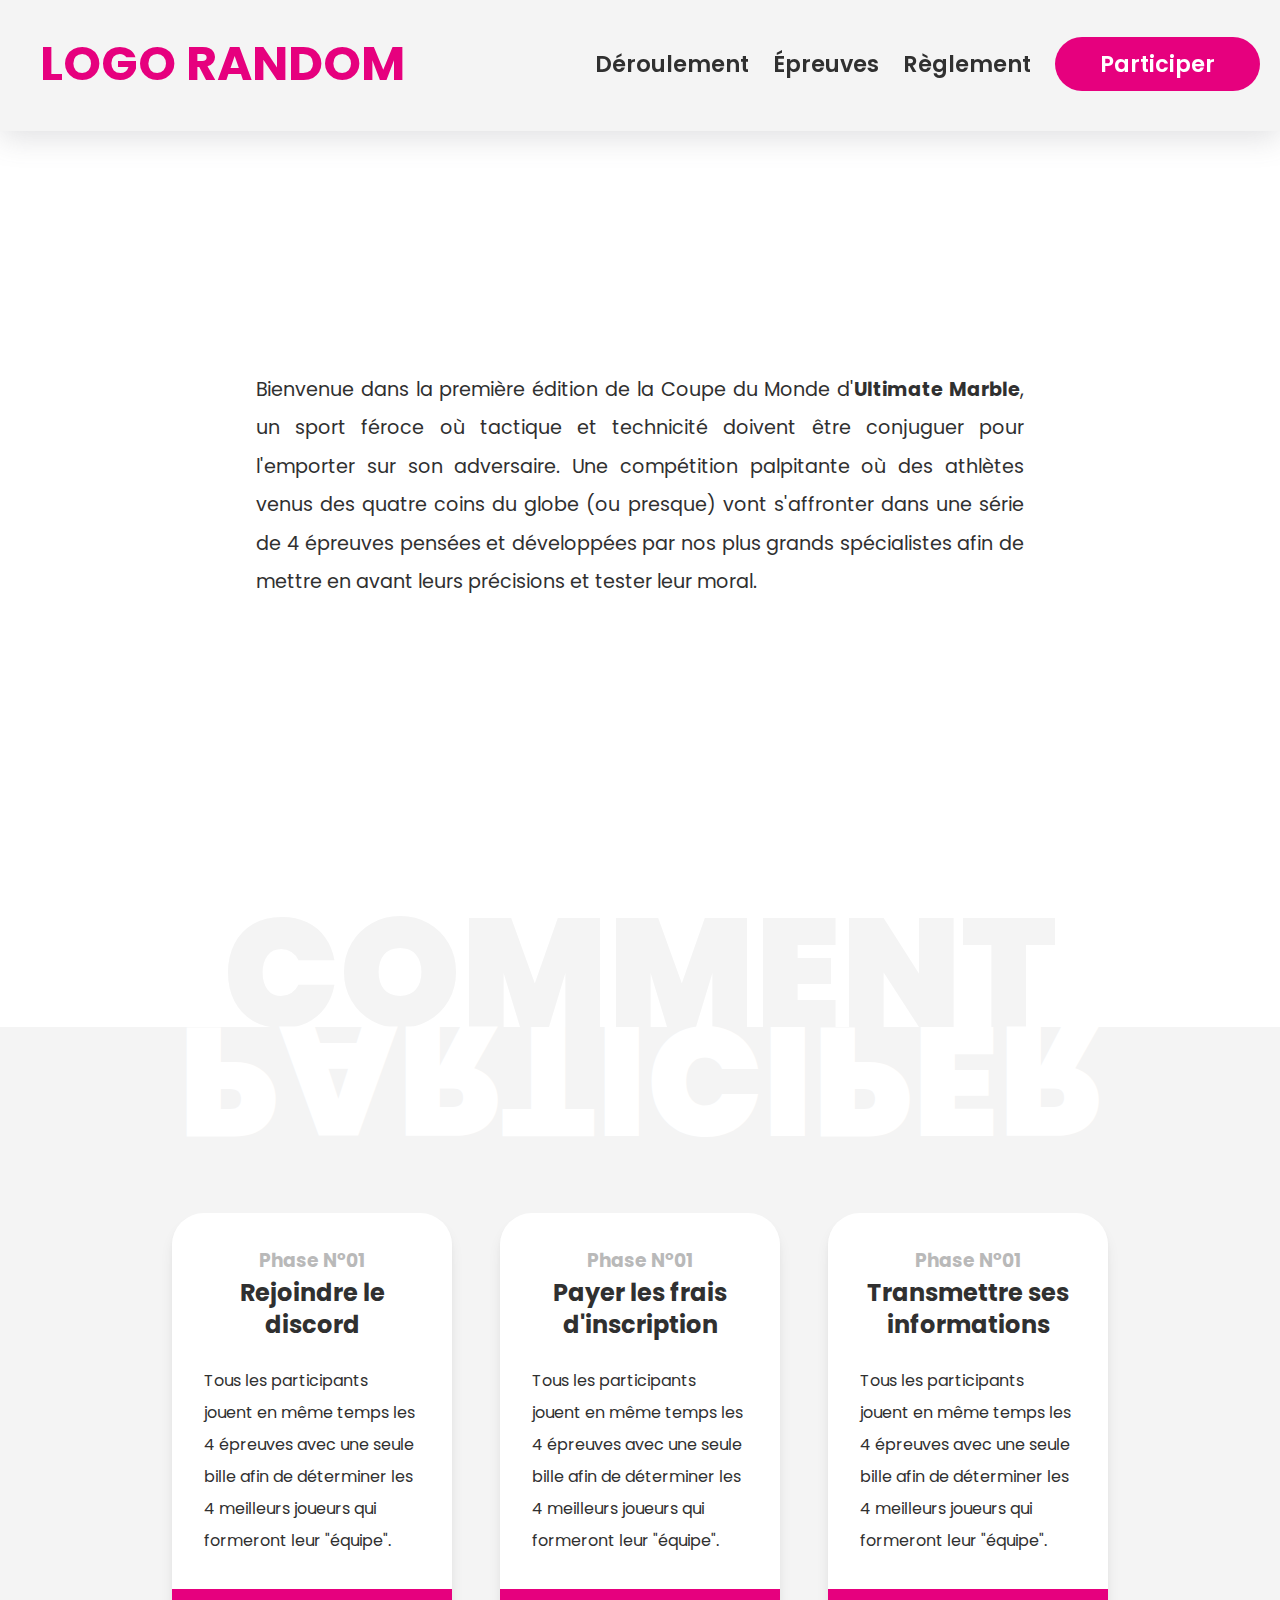
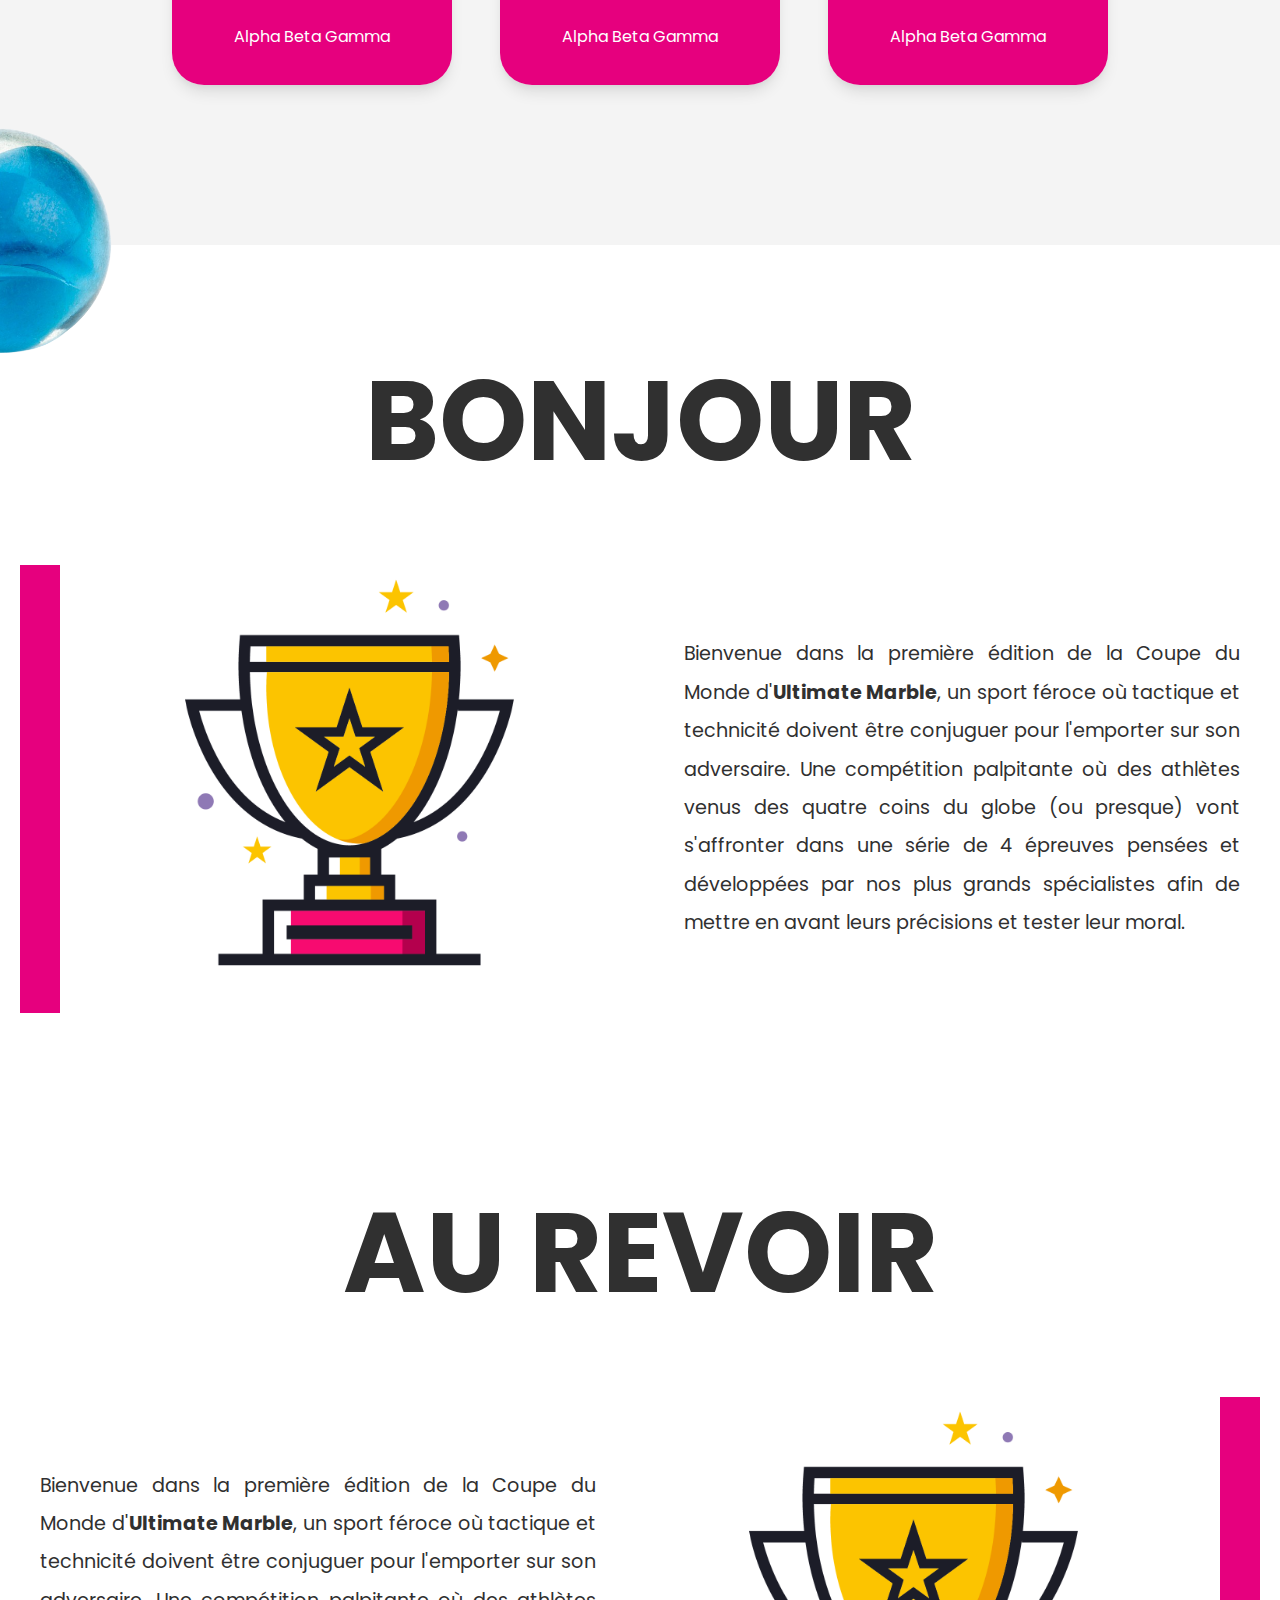
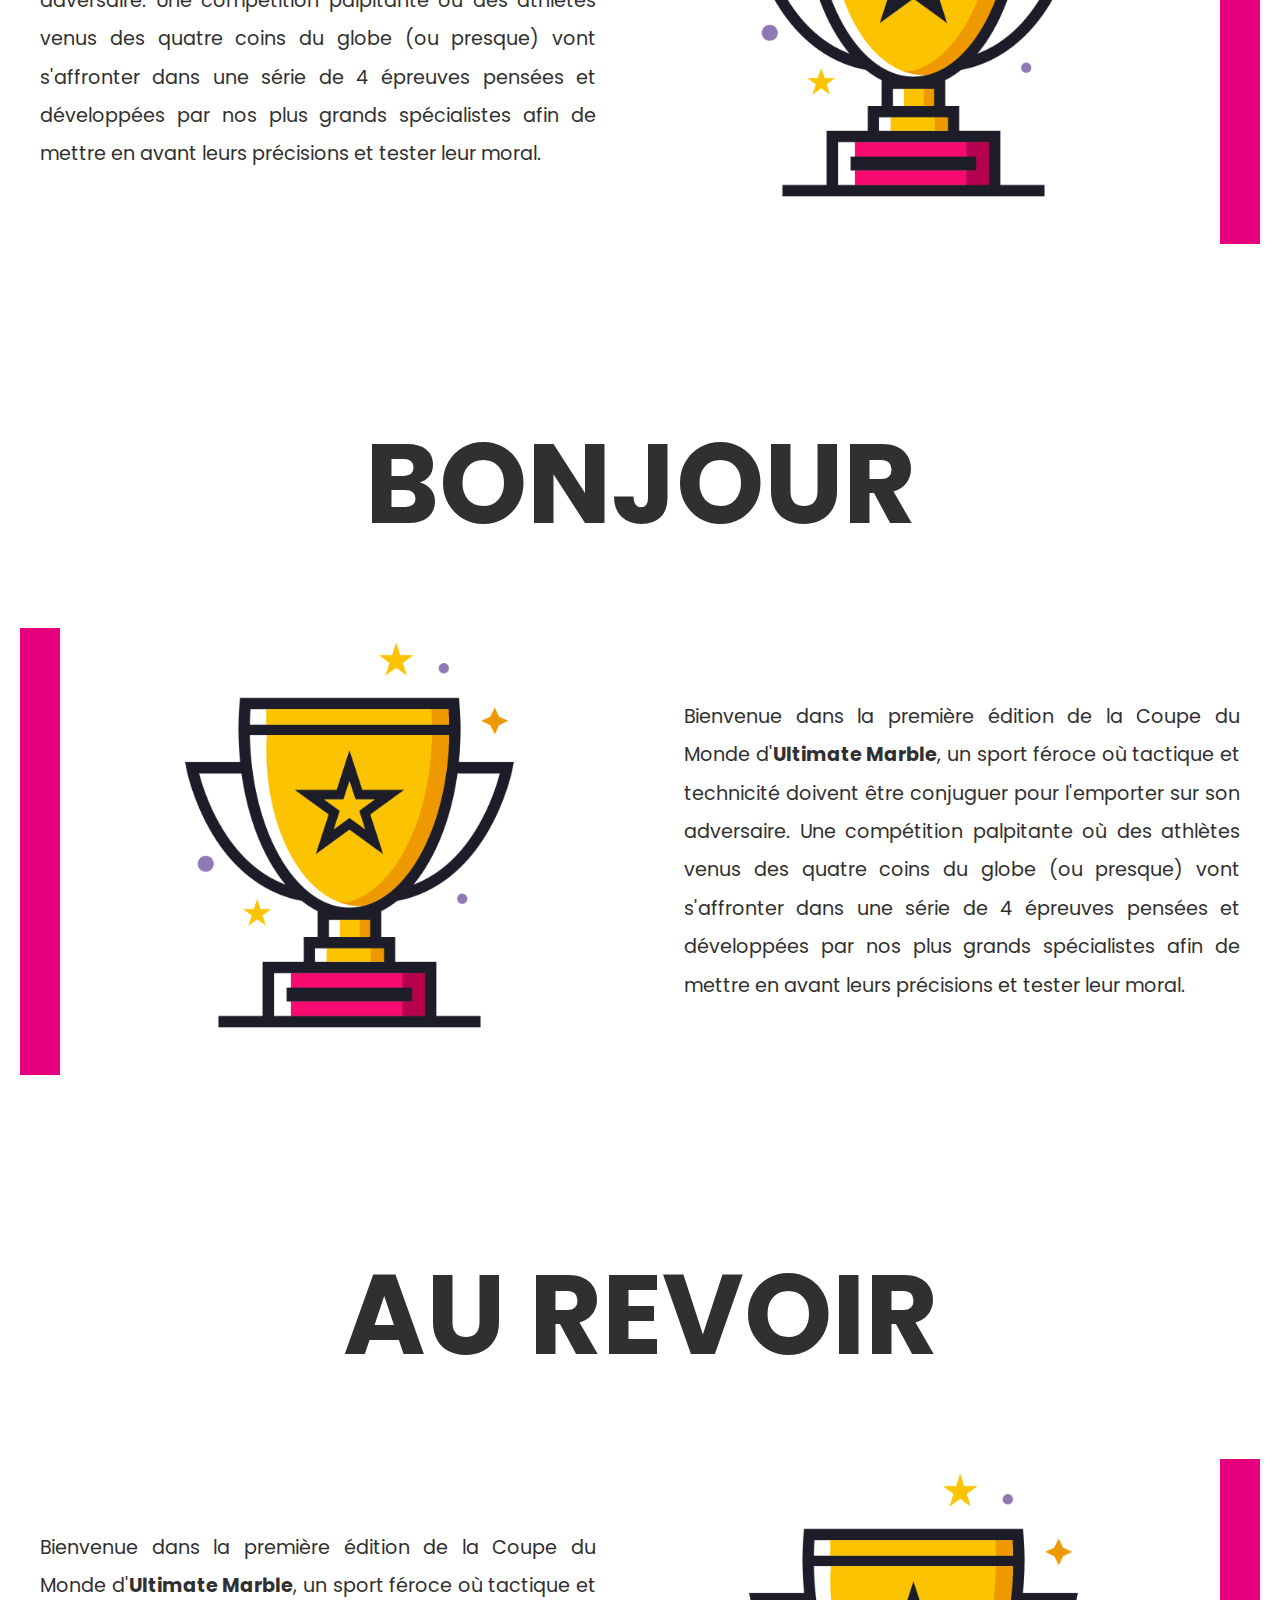
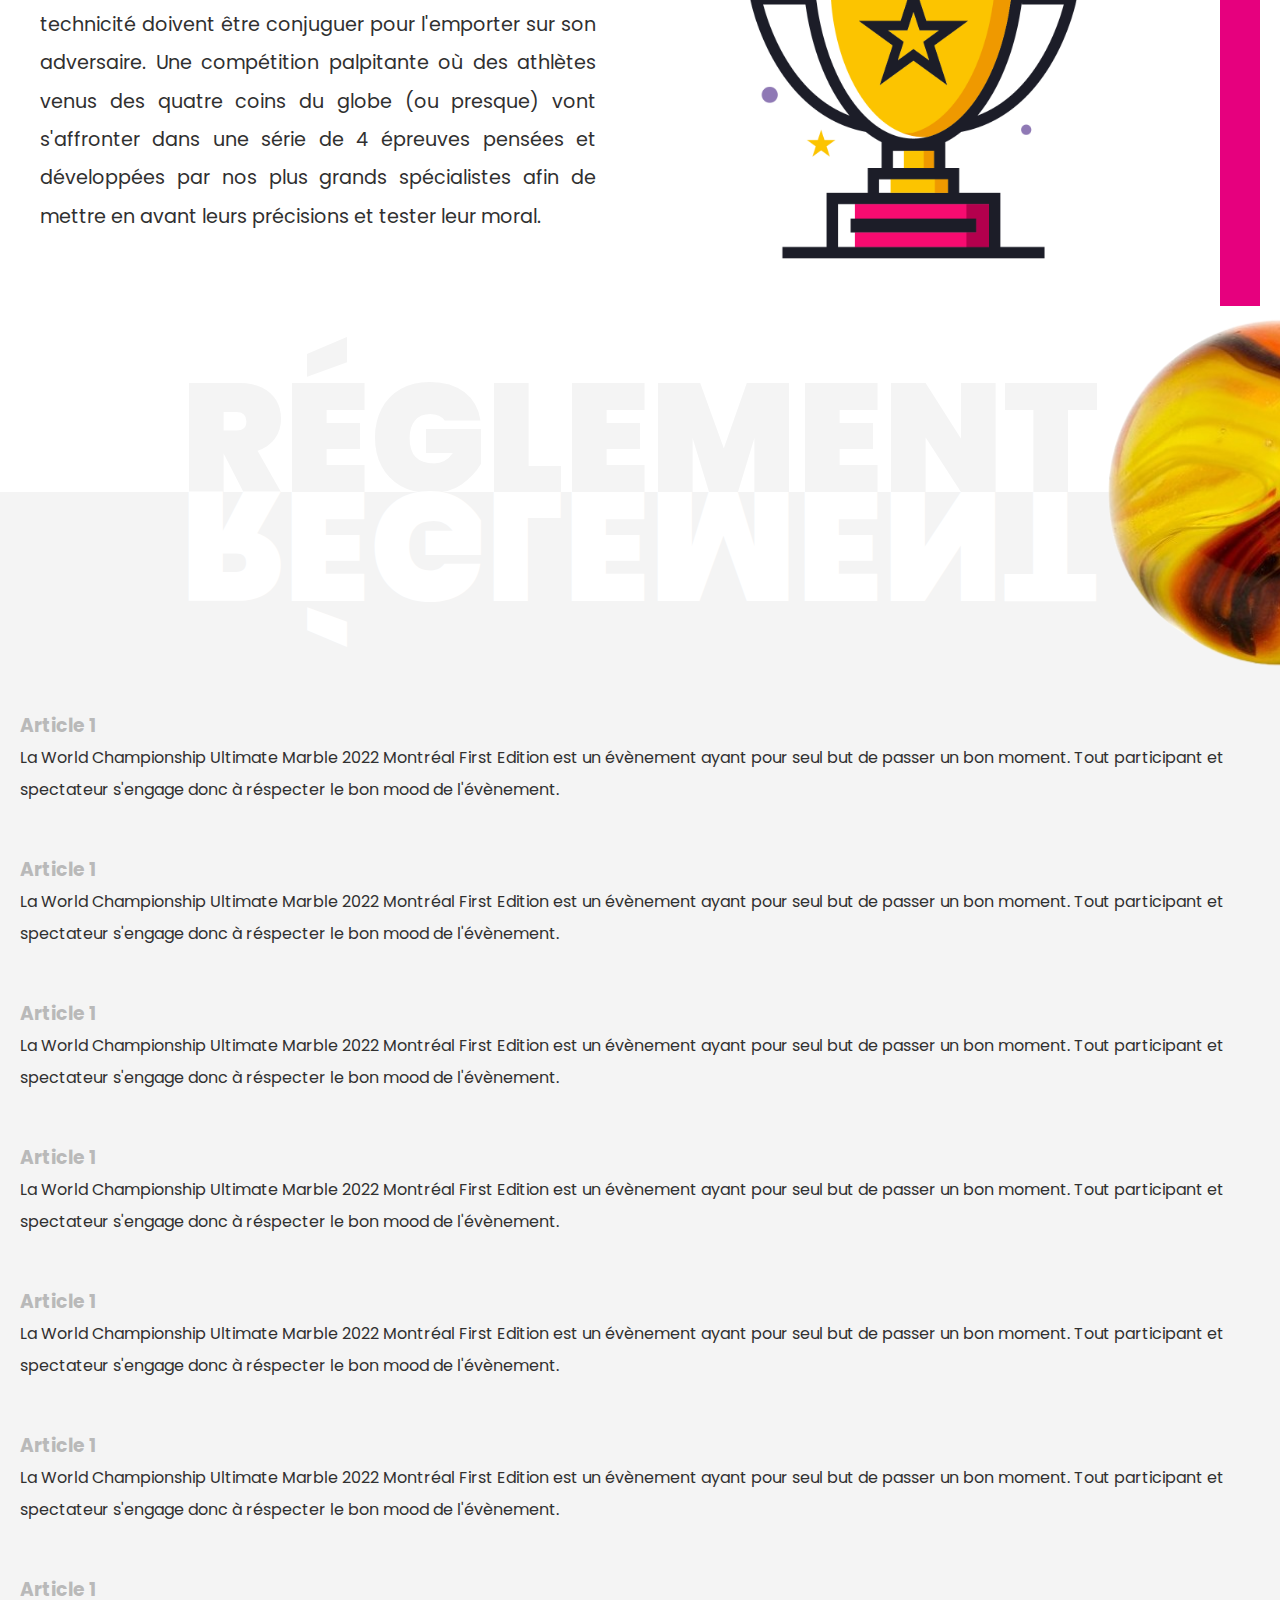
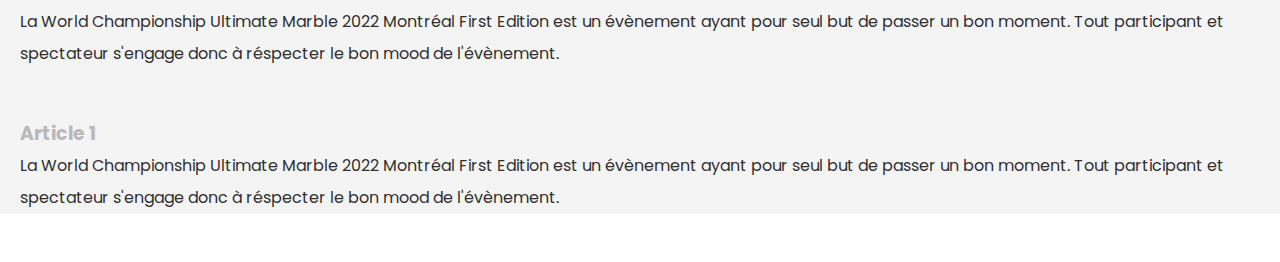
==== participate.html @ 4c2d6e09 "css" ====
<!DOCTYPE html>
<!--[if lt IE 7]>      <html class="no-js lt-ie9 lt-ie8 lt-ie7"> <![endif]-->
<!--[if IE 7]>         <html class="no-js lt-ie9 lt-ie8"> <![endif]-->
<!--[if IE 8]>         <html class="no-js lt-ie9"> <![endif]-->
<!--[if gt IE 8]>      <html class="no-js"> <!--<![endif]-->
<html>

<head>
    <meta charset="utf-8">
    <meta http-equiv="X-UA-Compatible" content="IE=edge">
    <title></title>
    <meta name="description" content="">
    <meta name="viewport" content="width=device-width, initial-scale=1, maximum-scale=1">
    <link href="https://fonts.googleapis.com/css2?family=Poppins:wght@400;700&display=swap" rel="stylesheet">
    <link rel="stylesheet" href="style.css">
</head>

<body>


    <div id="navigation-bar" class="full-width">
        <nav id="top-nav-bar" class="container">
            <a href="https://ultranawak.github.io/ultimate-marble" class="logo">LOGO RANDOM</a>
            
            <p class="hamburger" id="hamburger">&#9776;</p> <!-- Icône hamburger -->
            <div class="menu" id="menu">
                <a href="#invers">Déroulement</a>
                <a href="#epreuves">Épreuves</a>
                <a href="#reglement-page">Règlement</a>
                <a id="participe" href="https://ultranawak.github.io/ultimate-marble/participate.html">Participer</a>
            </div>
        </nav>
    </div>
    
    <main>

        <div id="introduction-participate" class="intro container">

            <div class="intro-text">
                <p>Bienvenue dans la première édition de la Coupe du Monde d'<strong>Ultimate Marble</strong>, un sport
                    féroce où
                    tactique et technicité doivent être conjuguer pour l'emporter sur son adversaire. Une compétition
                    palpitante où des athlètes venus des quatre coins du globe (ou presque) vont s'affronter dans une
                    série de 4 épreuves pensées et développées par nos plus grands spécialistes afin de mettre en avant
                    leurs précisions et tester leur moral.</p>

            </div>

        </div>

        <div id="normal" class="diviseur full-width">
            <h1>Comment</h1>
        </div>

        <section class="full-width">
            <div id="invers" class="diviseur full-width">
                <h1>Participer</h1>

                <div class="cards">

                    <div class="card">
                        <div class="card-top">
                            <h3>Phase N°01</h3>
                            <h2>Rejoindre le discord</h2>
                            <p>Tous les participants jouent en même temps les 4 épreuves avec une seule bille afin de
                                déterminer les 4 meilleurs joueurs qui formeront leur "équipe".</p>
                        </div>
                        <div class="card-bottom">
                            <p>Alpha Beta Gamma</p>
                        </div>
                    </div>

                    <div class="card">
                        <div class="card-top">
                            <h3>Phase N°01</h3>
                            <h2>Payer les frais d'inscription</h2>
                            <p>Tous les participants jouent en même temps les 4 épreuves avec une seule bille afin de
                                déterminer les 4 meilleurs joueurs qui formeront leur "équipe".</p>
                        </div>
                        <div class="card-bottom">
                            <p>Alpha Beta Gamma</p>
                        </div>
                    </div>
                    <div class="card">
                        <div class="card-top">
                            <h3>Phase N°01</h3>
                            <h2>Transmettre ses informations</h2>
                            <p>Tous les participants jouent en même temps les 4 épreuves avec une seule bille afin de
                                déterminer les 4 meilleurs joueurs qui formeront leur "équipe".</p>
                        </div>
                        <div class="card-bottom">
                            <p>Alpha Beta Gamma</p>
                        </div>
                    </div>
                </div>

                
        </section>

        <section id="epreuves" class="games-explain container">

            <img class="marble2" src="marble2-removebg-preview.png" alt="marble2">

            <h1>Bonjour</h1>

            <div class="games container left">

                <div class="games-img">
                    <img src="trophy.png" alt="trophy">
                </div>
                <div class="games-text">
                    <p>Bienvenue dans la première édition de la Coupe du Monde d'<strong>Ultimate Marble</strong>, un
                        sport
                        féroce où
                        tactique et technicité doivent être conjuguer pour l'emporter sur son adversaire. Une
                        compétition
                        palpitante où des athlètes venus des quatre coins du globe (ou presque) vont s'affronter dans
                        une
                        série de 4 épreuves pensées et développées par nos plus grands spécialistes afin de mettre en
                        avant
                        leurs précisions et tester leur moral.</p>

                </div>

            </div>

            <h1>Au revoir</h1>

            <div class="games container right">

                <div class="games-img">
                    <img src="trophy.png" alt="trophy">
                </div>
                <div class="games-text">
                    <p>Bienvenue dans la première édition de la Coupe du Monde d'<strong>Ultimate Marble</strong>, un
                        sport
                        féroce où
                        tactique et technicité doivent être conjuguer pour l'emporter sur son adversaire. Une
                        compétition
                        palpitante où des athlètes venus des quatre coins du globe (ou presque) vont s'affronter dans
                        une
                        série de 4 épreuves pensées et développées par nos plus grands spécialistes afin de mettre en
                        avant
                        leurs précisions et tester leur moral.</p>

                </div>

            </div>

            <h1>Bonjour</h1>

            <div class="games container left">

                <div class="games-img">
                    <img src="trophy.png" alt="trophy">
                </div>
                <div class="games-text">
                    <p>Bienvenue dans la première édition de la Coupe du Monde d'<strong>Ultimate Marble</strong>, un
                        sport
                        féroce où
                        tactique et technicité doivent être conjuguer pour l'emporter sur son adversaire. Une
                        compétition
                        palpitante où des athlètes venus des quatre coins du globe (ou presque) vont s'affronter dans
                        une
                        série de 4 épreuves pensées et développées par nos plus grands spécialistes afin de mettre en
                        avant
                        leurs précisions et tester leur moral.</p>

                </div>

            </div>

            <h1>Au revoir</h1>

            <div class="games container right">

                <div class="games-img">
                    <img src="trophy.png" alt="trophy">
                </div>
                <div class="games-text">
                    <p>Bienvenue dans la première édition de la Coupe du Monde d'<strong>Ultimate Marble</strong>, un
                        sport
                        féroce où
                        tactique et technicité doivent être conjuguer pour l'emporter sur son adversaire. Une
                        compétition
                        palpitante où des athlètes venus des quatre coins du globe (ou presque) vont s'affronter dans
                        une
                        série de 4 épreuves pensées et développées par nos plus grands spécialistes afin de mettre en
                        avant
                        leurs précisions et tester leur moral.</p>

                </div>

            </div>

        </section>


        <div id="normal" class="diviseur full-width">
            <h1>Réglement</h1>
        </div>



        <section id="reglement-page" class="reglement-page full-width">

            <img class="marble3" src="marble3-removebg-preview.png" alt="marble3">

            <div id="invers2" class="diviseur full-width">
                <h1>Réglement</h1>


                

                <div class="reglement container">



                    <h3>Article 1</h3>
                    <p>La World Championship Ultimate Marble 2022 Montréal First Edition est un évènement ayant pour
                        seul but de passer un bon moment. Tout participant et spectateur s'engage donc à réspecter le
                        bon mood de l'évènement.</p>

                    <h3>Article 1</h3>
                    <p>La World Championship Ultimate Marble 2022 Montréal First Edition est un évènement ayant pour
                        seul but de passer un bon moment. Tout participant et spectateur s'engage donc à réspecter le
                        bon mood de l'évènement.</p>
                    <h3>Article 1</h3>
                    <p>La World Championship Ultimate Marble 2022 Montréal First Edition est un évènement ayant pour
                        seul but de passer un bon moment. Tout participant et spectateur s'engage donc à réspecter le
                        bon mood de l'évènement.</p>

                    <h3>Article 1</h3>
                    <p>La World Championship Ultimate Marble 2022 Montréal First Edition est un évènement ayant pour
                        seul but de passer un bon moment. Tout participant et spectateur s'engage donc à réspecter le
                        bon mood de l'évènement.</p>
                    <h3>Article 1</h3>
                    <p>La World Championship Ultimate Marble 2022 Montréal First Edition est un évènement ayant pour
                        seul but de passer un bon moment. Tout participant et spectateur s'engage donc à réspecter le
                        bon mood de l'évènement.</p>

                    <h3>Article 1</h3>
                    <p>La World Championship Ultimate Marble 2022 Montréal First Edition est un évènement ayant pour
                        seul but de passer un bon moment. Tout participant et spectateur s'engage donc à réspecter le
                        bon mood de l'évènement.</p>
                    <h3>Article 1</h3>
                    <p>La World Championship Ultimate Marble 2022 Montréal First Edition est un évènement ayant pour
                        seul but de passer un bon moment. Tout participant et spectateur s'engage donc à réspecter le
                        bon mood de l'évènement.</p>

                    <h3>Article 1</h3>
                    <p>La World Championship Ultimate Marble 2022 Montréal First Edition est un évènement ayant pour
                        seul but de passer un bon moment. Tout participant et spectateur s'engage donc à réspecter le
                        bon mood de l'évènement.</p>
                </div>



        </section>


    </main>

    <script>document.addEventListener("DOMContentLoaded", function () {
        const hamburger = document.getElementById("hamburger");
        const menu = document.getElementById("menu");
    
        // Ouvre/ferme le menu au clic sur le bouton hamburger
        hamburger.addEventListener("click", function () {
            menu.classList.toggle("open");
        });
    
        // Ferme le menu quand on clique sur un lien
        document.querySelectorAll(".menu a").forEach(link => {
            link.addEventListener("click", function () {
                menu.classList.remove("open");
            });
        });
    
        // Ferme le menu si on clique en dehors
        document.addEventListener("click", function (event) {
            if (!menu.contains(event.target) && !hamburger.contains(event.target)) {
                menu.classList.remove("open");
            }
        });
    });
    
    
    </script>

</body>

</html>
---- style.css ----
* {
    margin: 0;
    padding: 0;
    box-sizing: border-box;
    scroll-behavior: smooth;

}

body {
    font-family: 'Poppins', sans-serif;
    line-height: 2em;
    color: #303030;
}

.full-width {
    width: 100%;
    background-color: #f4f4f4;
}

#navigation-bar {
    position: sticky;
    top: 0;
    z-index: 3;
    box-shadow: rgba(100, 100, 111, 0.2) 0px 7px 29px 0px;
}



.container {
    max-width: 1410px;
    padding: 0 20px;
    margin: 0 auto;
}

#top-nav-bar {
    display: flex;
    flex-direction: row;
    justify-content: space-between;
    padding-top: 3em;
    padding-bottom: 3em;
}

.logo {
    font-size: 3em;
    font-weight: 700;
    color: #E6007E;
}

nav a {
    font-size: 1.4em;
    text-decoration: none;
    color: #303030;
    margin-left: 20px;
    font-weight: 550;
}



#participe {
    padding: 0.5em 2em;
    background-color: #E6007E;
    border-radius: 2em;
    color: white;
}

header {
    padding-top : 30em;
    display: flex;
    align-items: center;
    justify-content: space-between;
    height: 55vh;
}

.text {
    max-width: 30%;
}

.text h1 {
    font-size: 6rem;
    font-weight: 700;
    line-height: 0.8em;
    text-transform: uppercase;
}


.text p {
    font-size: 2rem;
    margin: 20px 0;
}

.btn {
    background: #E6007E;
    color: white;
    padding: 10px 30px;
    font-size: 1em;
    font-weight: 600;
    border-radius: 3em;
    text-decoration: none;
    display: inline-block;
    margin-top: 20px;
}

.image img {
    max-width: 100%;
    height: auto;
}

.header-img {
    right: 0;
    z-index: -1;
}



.intro {
    max-width: 1410px;
    display: flex;
    align-items: center;
    flex-direction: row;
    justify-content: center;
    margin: 0em auto 5em;
    gap: 3em;
}

.intro-img {
    width: 40%;
    text-align: center;
}

.intro-img img {
    width: 80%;
}

.intro-text {
    width: 60%;
}

.intro-text p {
    font-size: 1.2em;
    line-height: 2em;
    text-align: justify;
}

.diviseur h1 {
    text-align: center;
    text-transform: uppercase;
    font-weight: 900;
    font-size: 12vw;
    padding: 0 !important;
    line-height: 0.69;
    user-select: none;
    /* Désactive la sélection */
    -webkit-user-select: none;
    -moz-user-select: none;
    -ms-user-select: none;
    pointer-events: none;
    /* Désactive les interactions avec la souris */
}

#normal {
    background-color: white;

}

#normal h1 {

    background: transparent;
    color: #f4f4f4;
    padding: 0;
    user-select: none;
    /* Désactive la sélection */
    -webkit-user-select: none;
    -moz-user-select: none;
    -ms-user-select: none;
    pointer-events: none;
    /* Désactive les interactions avec la souris */

}

#invers {
    background: url('marble1-removebg-preview.png') no-repeat 79% center fixed;
    background-size: auto 30%;
    position: relative;
    z-index: 1;
    overflow: visible;
}

#invers h1 {
    transform: scaleY(-1);
    color: white;
}

.cards {
    display: flex;
    margin: auto;
    max-width: 1000px;
    flex-direction: row;
    justify-content: center;
    align-items: center;
    gap: 3em;
    padding: 2em;
    padding-top: 5rem;
    padding-bottom: 10rem;
}

.card {
    flex-direction: column;
    justify-content: center;
    align-items: center;
    box-shadow: rgba(0, 0, 0, 0.1) 0px 10px 15px -3px, rgba(0, 0, 0, 0.05) 0px 4px 6px -2px;
    border-radius: 2em;
}

.card-top {
    background: white;
    border-radius: 2em 2em 0 0;
    padding: 2em 2em 2em;
}

.card-bottom {
    color: white;
    background: #E6007E;
    border-radius: 0 0 2em 2em;
    padding: 2em;
    text-align: center;
}

h2 {
    color: #303030;
    text-align: center;
    padding-bottom: 1em;
}

h3 {
    text-align: center;
    color: #b9b9b9;

}


#introduction-participate {padding : 15em 0;}


.games-explain {
    padding-top: 10em;
    position: relative;
}

.games-explain h1 {
    font-size: 7rem;
    text-align: center;
    padding-bottom: 8rem;
    color: #303030;
    text-transform: uppercase;
}

.games {
    max-width: 1410px;
    display: flex;
    align-items: center;
    flex-direction: row;
    justify-content: center;
    margin: 0em auto 14em;
    gap: 3em;
}

.games-img {
    width: 50%;
    text-align: center;
}

.games-img img {
    width: 80%;
}

.games-text {
    width: 50%;
}

.games-text p {
    font-size: 1.2em;
    line-height: 2em;
    text-align: justify;
}

.left {
    flex-direction: row;
    border-left-style: solid;
    border-color: #E6007E;
    border-width: 40px;
}

.right {
    flex-direction: row-reverse;
    border-right-style: solid;
    border-color: #E6007E;
    border-width: 40px;
}

.games:last-child {
    margin: 0em auto 5em;
}

.reglement-page {
    position: relative;
}

.marble2 {
    position: absolute;
    width: 20%;
    /* Ajuste la taille selon le viewport */
    max-width: 100%;
    min-width: 20%;
    left: 0;
    /* Ajuste selon le design */
    top: 0;
    /* Pour coller à la jointure */
    transform: translateY(-50%) translateX(-50%);
    /* Centre la bille */
}

.marble3 {
    position: absolute;
    width: 20%;
    /* Ajuste la taille selon le viewport */
    max-width: 15%;
    min-width: 10%;
    right: 0;
    /* Ajuste selon le design */
    top: 0;
    /* Pour coller à la jointure */
    transform: translateY(-50%);
    /* Centre la bille */
    z-index: 1;

}

.reglement {
    margin-top: 7em;
}

.reglement h3 {
    text-align: left;
}

.reglement p {
    margin-bottom: 3em;
}


#invers2 h1 {
    transform: scaleY(-1);
    color: white;
}

#invers3 h1 {
    transform: scaleY(-1);
    color: #f4f4f4;
}

/* Bouton hamburger caché par défaut */
.hamburger {
    display: none;
    font-size: 3rem;
    background: none;
    border: none;
    color: #303030;
    cursor: pointer;
}

#hamburger {
    display: none;
    font-size: 3rem;
    background: none;
    border: none;
    color: #303030;
    cursor: pointer;
}

@media only screen and (max-width: 1160px) {


    .text h1 {
        max-width: 620px;
    }

    header {
        text-align: center;
        background-image: url(header-marble-mobile.png);
        background-size: cover;
        background-position: center;
        height: 50vh;
    }

    .btn {
        display: none;
    }

    .text {
        margin: auto;
        max-width: 100%;
        padding-top : 10em;
    }

    .header-img {
        display: none;
    }

    .hamburger {
        display: block;
        /* Afficher le bouton hamburger */
    }

    #hamburger {
        display: block;
        /* Afficher le bouton hamburger */
    }

    .menu {
        display: none;
        /* Cacher le menu par défaut */
        flex-direction: column;
        justify-content: center;
        align-items: center;
        position: absolute;
        top: 6em;
        left: 0%;
        width: 100%;
        margin: auto;
        background: white;
        text-align: center;
        padding: 3em;
    }

    .menu a {
        padding: 1em;
    }

    .menu.open {
        display: flex;
        /* Afficher le menu quand on clique */
    }

  

    #participe {
        padding: 1em;
        background-color: white;
        border-radius: 2em;
        color: #E6007E;
    }

    nav a {
        font-size: 1.4em;
        text-decoration: none;
        color: #303030;
        margin-left: 20px;
        font-weight: 550;
    }
}


@media only screen and (max-width: 860px) {

    #top-nav-bar {    padding-top: 2em;
        padding-bottom: 2em;}

.logo { font-size:2em;}

    .left,
    .right {

        border-width: 10px;
    }


    .games-explain h1 {
        font-size: 3rem;
    }

    .text h1 {
        font-size: 3rem;
    }

    .text p {
        font-size: 1.5rem;
    }

    .intro-img {
        display: none;
    }

    .intro-text {
        width: 100%;
        padding: 2em;
    }

    .cards {
        flex-direction: column;
    }

    .games {
        flex-direction: column-reverse;
    }

    .games-text {
        width: 100%;
        padding: 2em;
    }
}

@media only screen and (max-width: 400px) {

    .logo { font-size:2em;}

    .games-explain h1 {
        font-size: 1rem;
    }

    .text h1 {
        font-size: 3rem;
    }

    .text p {
        font-size: 1.5rem;
    }

    .intro-img {
        display: none;
    }

    .intro-text {
        width: 100%;
        padding: 2em;
    }

    .cards {
        flex-direction: column;
    }

    .games {
        flex-direction: column-reverse;
    }

    .games-text {
        width: 100%;
        padding: 2em;
    }
}
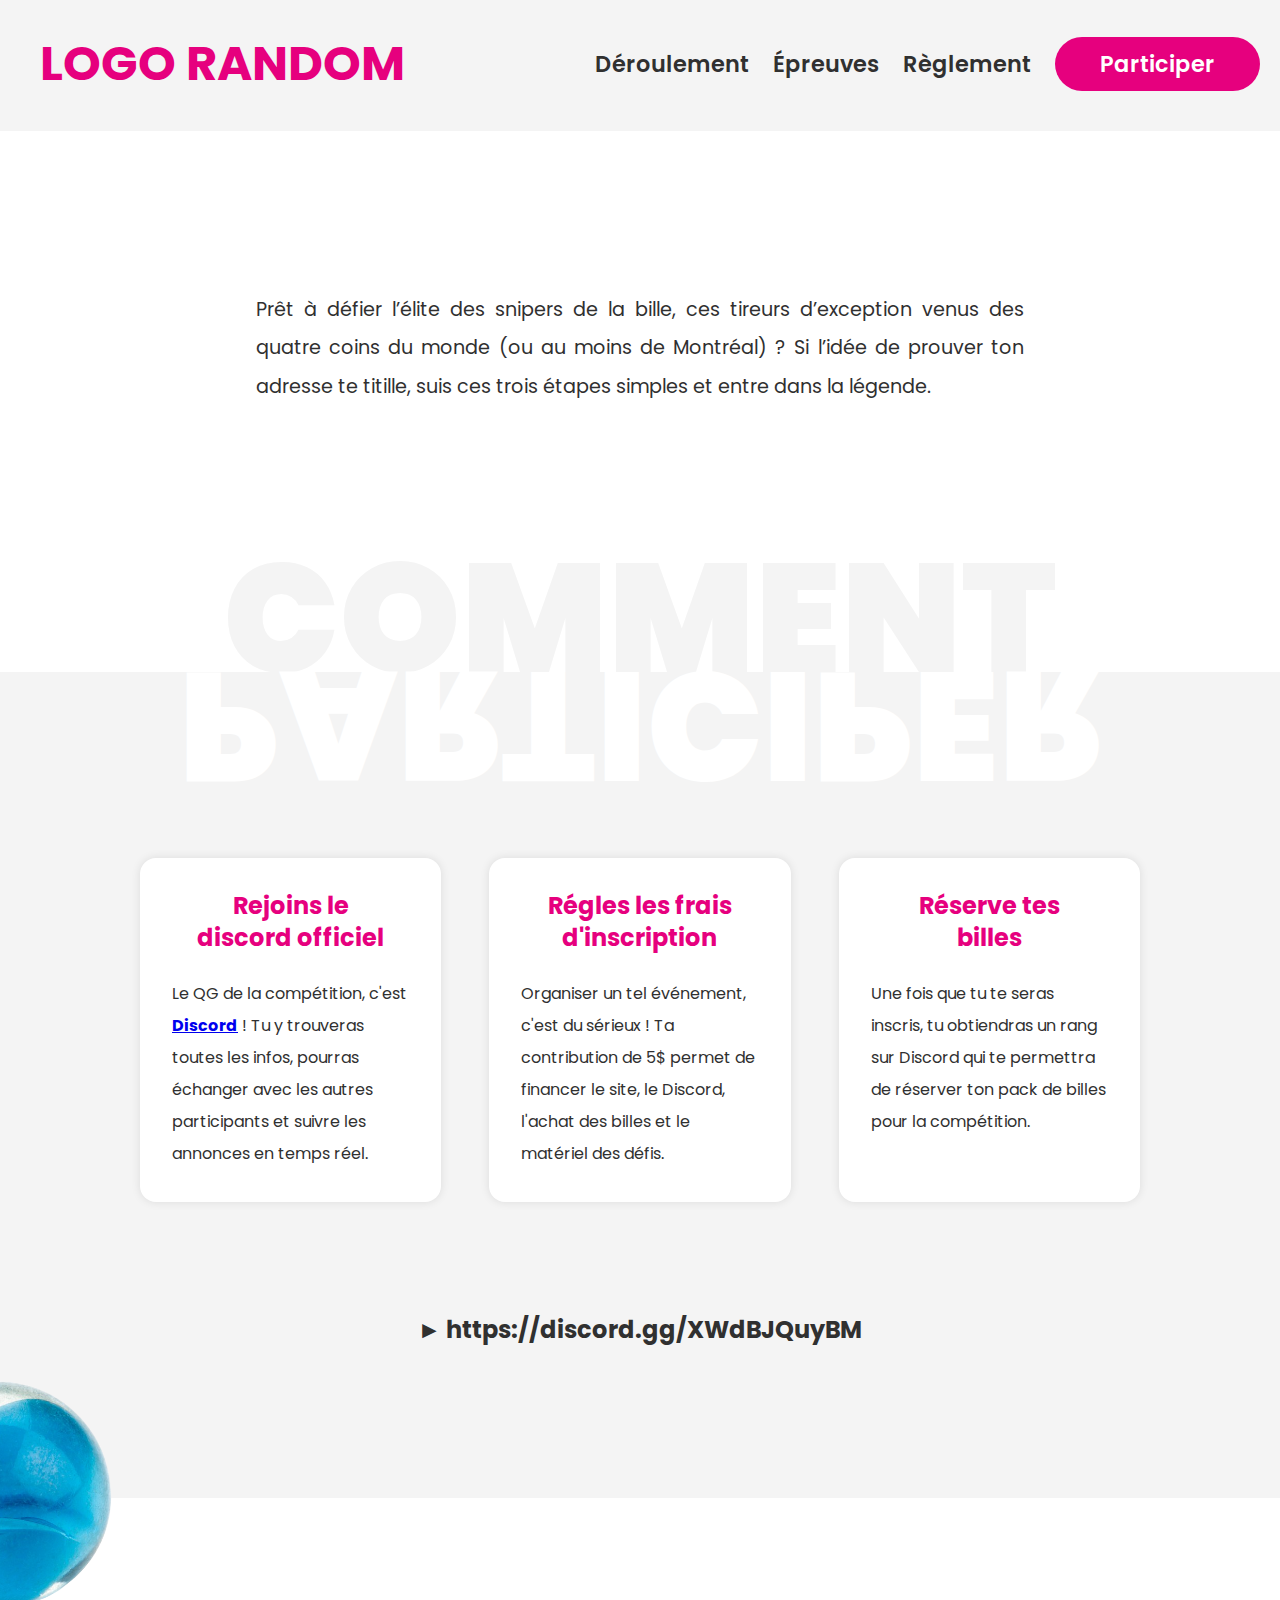
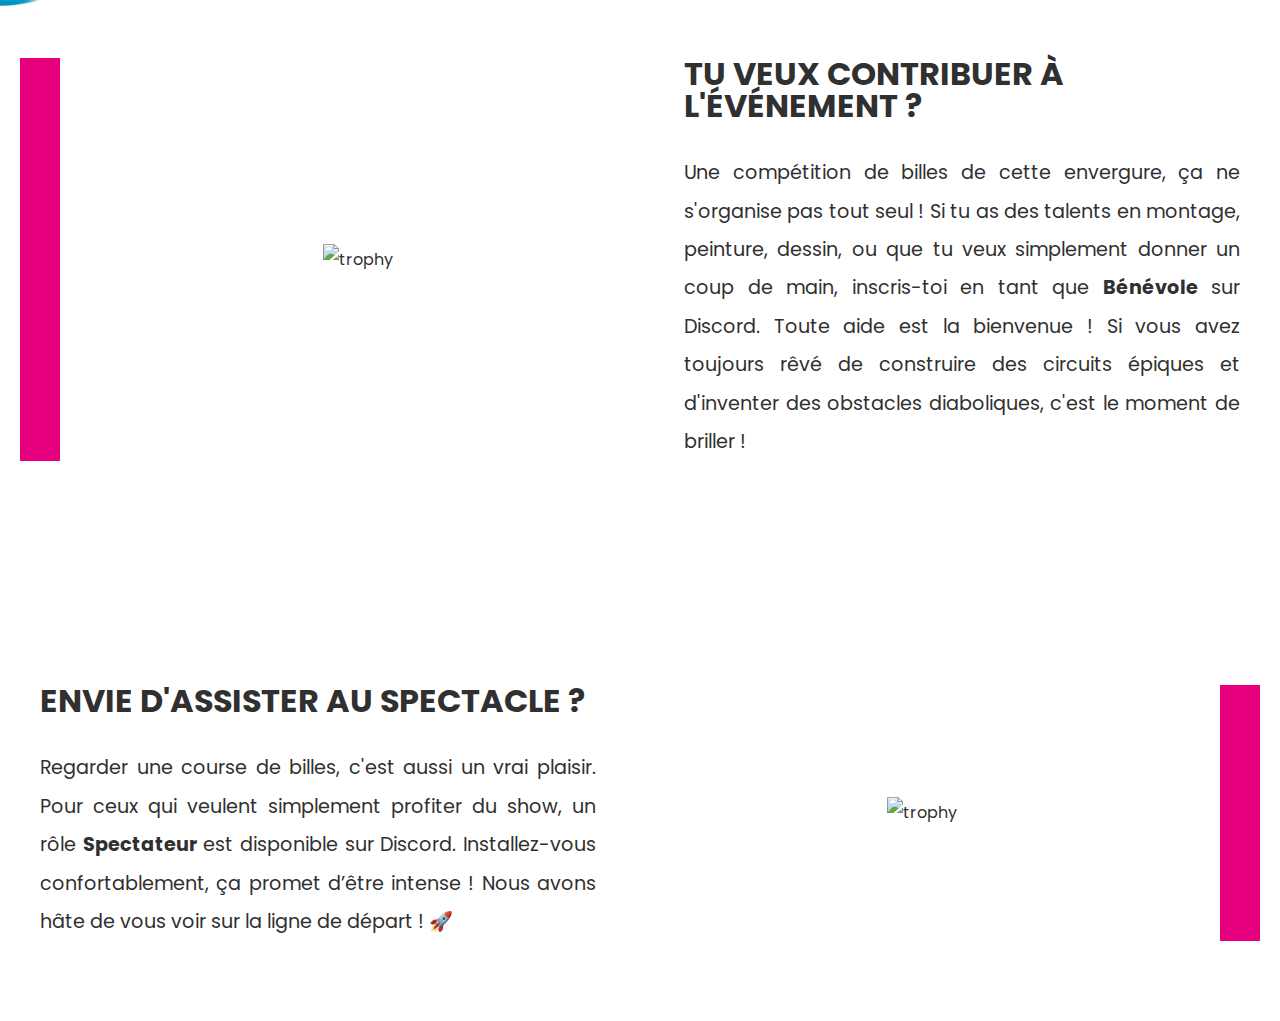
==== commit 6100a831: "Add files via upload" ====
--- a/participate.html
+++ b/participate.html
@@ -1,293 +1,191 @@
-<!DOCTYPE html>
-<!--[if lt IE 7]>      <html class="no-js lt-ie9 lt-ie8 lt-ie7"> <![endif]-->
-<!--[if IE 7]>         <html class="no-js lt-ie9 lt-ie8"> <![endif]-->
-<!--[if IE 8]>         <html class="no-js lt-ie9"> <![endif]-->
-<!--[if gt IE 8]>      <html class="no-js"> <!--<![endif]-->
-<html>
-
-<head>
-    <meta charset="utf-8">
-    <meta http-equiv="X-UA-Compatible" content="IE=edge">
-    <title></title>
-    <meta name="description" content="">
-    <meta name="viewport" content="width=device-width, initial-scale=1, maximum-scale=1">
-    <link href="https://fonts.googleapis.com/css2?family=Poppins:wght@400;700&display=swap" rel="stylesheet">
-    <link rel="stylesheet" href="style.css">
-</head>
-
-<body>
-
-
-    <div id="navigation-bar" class="full-width">
-        <nav id="top-nav-bar" class="container">
-            <a href="https://ultranawak.github.io/ultimate-marble" class="logo">LOGO RANDOM</a>
-            
-            <p class="hamburger" id="hamburger">&#9776;</p> <!-- Icône hamburger -->
-            <div class="menu" id="menu">
-                <a href="#invers">Déroulement</a>
-                <a href="#epreuves">Épreuves</a>
-                <a href="#reglement-page">Règlement</a>
-                <a id="participe" href="https://ultranawak.github.io/ultimate-marble/participate.html">Participer</a>
-            </div>
-        </nav>
-    </div>
-    
-    <main>
-
-        <div id="introduction-participate" class="intro container">
-
-            <div class="intro-text">
-                <p>Bienvenue dans la première édition de la Coupe du Monde d'<strong>Ultimate Marble</strong>, un sport
-                    féroce où
-                    tactique et technicité doivent être conjuguer pour l'emporter sur son adversaire. Une compétition
-                    palpitante où des athlètes venus des quatre coins du globe (ou presque) vont s'affronter dans une
-                    série de 4 épreuves pensées et développées par nos plus grands spécialistes afin de mettre en avant
-                    leurs précisions et tester leur moral.</p>
-
-            </div>
-
-        </div>
-
-        <div id="normal" class="diviseur full-width">
-            <h1>Comment</h1>
-        </div>
-
-        <section class="full-width">
-            <div id="invers" class="diviseur full-width">
-                <h1>Participer</h1>
-
-                <div class="cards">
-
-                    <div class="card">
-                        <div class="card-top">
-                            <h3>Phase N°01</h3>
-                            <h2>Rejoindre le discord</h2>
-                            <p>Tous les participants jouent en même temps les 4 épreuves avec une seule bille afin de
-                                déterminer les 4 meilleurs joueurs qui formeront leur "équipe".</p>
-                        </div>
-                        <div class="card-bottom">
-                            <p>Alpha Beta Gamma</p>
-                        </div>
-                    </div>
-
-                    <div class="card">
-                        <div class="card-top">
-                            <h3>Phase N°01</h3>
-                            <h2>Payer les frais d'inscription</h2>
-                            <p>Tous les participants jouent en même temps les 4 épreuves avec une seule bille afin de
-                                déterminer les 4 meilleurs joueurs qui formeront leur "équipe".</p>
-                        </div>
-                        <div class="card-bottom">
-                            <p>Alpha Beta Gamma</p>
-                        </div>
-                    </div>
-                    <div class="card">
-                        <div class="card-top">
-                            <h3>Phase N°01</h3>
-                            <h2>Transmettre ses informations</h2>
-                            <p>Tous les participants jouent en même temps les 4 épreuves avec une seule bille afin de
-                                déterminer les 4 meilleurs joueurs qui formeront leur "équipe".</p>
-                        </div>
-                        <div class="card-bottom">
-                            <p>Alpha Beta Gamma</p>
-                        </div>
-                    </div>
-                </div>
-
-                
-        </section>
-
-        <section id="epreuves" class="games-explain container">
-
-            <img class="marble2" src="marble2-removebg-preview.png" alt="marble2">
-
-            <h1>Bonjour</h1>
-
-            <div class="games container left">
-
-                <div class="games-img">
-                    <img src="trophy.png" alt="trophy">
-                </div>
-                <div class="games-text">
-                    <p>Bienvenue dans la première édition de la Coupe du Monde d'<strong>Ultimate Marble</strong>, un
-                        sport
-                        féroce où
-                        tactique et technicité doivent être conjuguer pour l'emporter sur son adversaire. Une
-                        compétition
-                        palpitante où des athlètes venus des quatre coins du globe (ou presque) vont s'affronter dans
-                        une
-                        série de 4 épreuves pensées et développées par nos plus grands spécialistes afin de mettre en
-                        avant
-                        leurs précisions et tester leur moral.</p>
-
-                </div>
-
-            </div>
-
-            <h1>Au revoir</h1>
-
-            <div class="games container right">
-
-                <div class="games-img">
-                    <img src="trophy.png" alt="trophy">
-                </div>
-                <div class="games-text">
-                    <p>Bienvenue dans la première édition de la Coupe du Monde d'<strong>Ultimate Marble</strong>, un
-                        sport
-                        féroce où
-                        tactique et technicité doivent être conjuguer pour l'emporter sur son adversaire. Une
-                        compétition
-                        palpitante où des athlètes venus des quatre coins du globe (ou presque) vont s'affronter dans
-                        une
-                        série de 4 épreuves pensées et développées par nos plus grands spécialistes afin de mettre en
-                        avant
-                        leurs précisions et tester leur moral.</p>
-
-                </div>
-
-            </div>
-
-            <h1>Bonjour</h1>
-
-            <div class="games container left">
-
-                <div class="games-img">
-                    <img src="trophy.png" alt="trophy">
-                </div>
-                <div class="games-text">
-                    <p>Bienvenue dans la première édition de la Coupe du Monde d'<strong>Ultimate Marble</strong>, un
-                        sport
-                        féroce où
-                        tactique et technicité doivent être conjuguer pour l'emporter sur son adversaire. Une
-                        compétition
-                        palpitante où des athlètes venus des quatre coins du globe (ou presque) vont s'affronter dans
-                        une
-                        série de 4 épreuves pensées et développées par nos plus grands spécialistes afin de mettre en
-                        avant
-                        leurs précisions et tester leur moral.</p>
-
-                </div>
-
-            </div>
-
-            <h1>Au revoir</h1>
-
-            <div class="games container right">
-
-                <div class="games-img">
-                    <img src="trophy.png" alt="trophy">
-                </div>
-                <div class="games-text">
-                    <p>Bienvenue dans la première édition de la Coupe du Monde d'<strong>Ultimate Marble</strong>, un
-                        sport
-                        féroce où
-                        tactique et technicité doivent être conjuguer pour l'emporter sur son adversaire. Une
-                        compétition
-                        palpitante où des athlètes venus des quatre coins du globe (ou presque) vont s'affronter dans
-                        une
-                        série de 4 épreuves pensées et développées par nos plus grands spécialistes afin de mettre en
-                        avant
-                        leurs précisions et tester leur moral.</p>
-
-                </div>
-
-            </div>
-
-        </section>
-
-
-        <div id="normal" class="diviseur full-width">
-            <h1>Réglement</h1>
-        </div>
-
-
-
-        <section id="reglement-page" class="reglement-page full-width">
-
-            <img class="marble3" src="marble3-removebg-preview.png" alt="marble3">
-
-            <div id="invers2" class="diviseur full-width">
-                <h1>Réglement</h1>
-
-
-                
-
-                <div class="reglement container">
-
-
-
-                    <h3>Article 1</h3>
-                    <p>La World Championship Ultimate Marble 2022 Montréal First Edition est un évènement ayant pour
-                        seul but de passer un bon moment. Tout participant et spectateur s'engage donc à réspecter le
-                        bon mood de l'évènement.</p>
-
-                    <h3>Article 1</h3>
-                    <p>La World Championship Ultimate Marble 2022 Montréal First Edition est un évènement ayant pour
-                        seul but de passer un bon moment. Tout participant et spectateur s'engage donc à réspecter le
-                        bon mood de l'évènement.</p>
-                    <h3>Article 1</h3>
-                    <p>La World Championship Ultimate Marble 2022 Montréal First Edition est un évènement ayant pour
-                        seul but de passer un bon moment. Tout participant et spectateur s'engage donc à réspecter le
-                        bon mood de l'évènement.</p>
-
-                    <h3>Article 1</h3>
-                    <p>La World Championship Ultimate Marble 2022 Montréal First Edition est un évènement ayant pour
-                        seul but de passer un bon moment. Tout participant et spectateur s'engage donc à réspecter le
-                        bon mood de l'évènement.</p>
-                    <h3>Article 1</h3>
-                    <p>La World Championship Ultimate Marble 2022 Montréal First Edition est un évènement ayant pour
-                        seul but de passer un bon moment. Tout participant et spectateur s'engage donc à réspecter le
-                        bon mood de l'évènement.</p>
-
-                    <h3>Article 1</h3>
-                    <p>La World Championship Ultimate Marble 2022 Montréal First Edition est un évènement ayant pour
-                        seul but de passer un bon moment. Tout participant et spectateur s'engage donc à réspecter le
-                        bon mood de l'évènement.</p>
-                    <h3>Article 1</h3>
-                    <p>La World Championship Ultimate Marble 2022 Montréal First Edition est un évènement ayant pour
-                        seul but de passer un bon moment. Tout participant et spectateur s'engage donc à réspecter le
-                        bon mood de l'évènement.</p>
-
-                    <h3>Article 1</h3>
-                    <p>La World Championship Ultimate Marble 2022 Montréal First Edition est un évènement ayant pour
-                        seul but de passer un bon moment. Tout participant et spectateur s'engage donc à réspecter le
-                        bon mood de l'évènement.</p>
-                </div>
-
-
-
-        </section>
-
-
-    </main>
-
-    <script>document.addEventListener("DOMContentLoaded", function () {
-        const hamburger = document.getElementById("hamburger");
-        const menu = document.getElementById("menu");
-    
-        // Ouvre/ferme le menu au clic sur le bouton hamburger
-        hamburger.addEventListener("click", function () {
-            menu.classList.toggle("open");
-        });
-    
-        // Ferme le menu quand on clique sur un lien
-        document.querySelectorAll(".menu a").forEach(link => {
-            link.addEventListener("click", function () {
-                menu.classList.remove("open");
-            });
-        });
-    
-        // Ferme le menu si on clique en dehors
-        document.addEventListener("click", function (event) {
-            if (!menu.contains(event.target) && !hamburger.contains(event.target)) {
-                menu.classList.remove("open");
-            }
-        });
-    });
-    
-    
-    </script>
-
-</body>
-
+<!DOCTYPE html>
+<!--[if lt IE 7]>      <html class="no-js lt-ie9 lt-ie8 lt-ie7"> <![endif]-->
+<!--[if IE 7]>         <html class="no-js lt-ie9 lt-ie8"> <![endif]-->
+<!--[if IE 8]>         <html class="no-js lt-ie9"> <![endif]-->
+<!--[if gt IE 8]>      <html class="no-js"> <!--<![endif]-->
+<html>
+
+<head>
+    <meta charset="utf-8">
+    <meta http-equiv="X-UA-Compatible" content="IE=edge">
+    <title></title>
+    <meta name="description" content="">
+    <meta name="viewport" content="width=device-width, initial-scale=1, maximum-scale=1">
+    <link href="https://fonts.googleapis.com/css2?family=Poppins:wght@400;700&display=swap" rel="stylesheet">
+    <link rel="stylesheet" href="css/style.css">
+</head>
+
+<style>
+
+#introduction-participate {
+    padding: 10em 0 5em;
+}
+
+#cards-container {
+    display: flex;
+    margin: auto;
+    max-width: 1000px;
+    gap: 3em;
+    padding : 5rem 0 7rem;
+            }
+    
+    #card {
+        align-items: center;
+        background: white;
+        box-shadow: 0 0 10px rgba(0,0,0,0.1);
+        padding: 1em 2em 2em;
+    border-radius: 1em;
+flex: 1; /* Ensure all cards have the same width */
+    }
+    
+            #card-top {
+                align-items: center;
+                border-radius: 1em;
+                padding: 1em 1em 0em;
+            }
+
+            #card h2 {
+                color : #E6007E;
+            }
+          
+          #discord { text-decoration: none;
+        color : #303030;}
+
+        #discord:active, #discord:hover { 
+            color : #E6007E;}
+
+#H1-titre {font-size: 2rem;
+line-height: 1em;
+text-align: left;
+padding-bottom : 1em !important;}
+
+#invers {padding-bottom: 8em;}
+
+</style>
+
+<body>
+
+    <div id="navigation-bar" class="full-width">
+        <nav id="top-nav-bar" class="container">
+            <a href="https://ultranawak.github.io/ultimate-marble" class="logo">LOGO RANDOM</a>
+            
+            <p class="hamburger" id="hamburger">&#9776;</p> <!-- Icône hamburger -->
+            <div class="menu" id="menu">
+                <a href="#invers">Déroulement</a>
+                <a href="#epreuves">Épreuves</a>
+                <a href="#reglement-page">Règlement</a>
+                <a id="participe" href="https://ultranawak.github.io/ultimate-marble/participate.html">Participer</a>
+            </div>
+        </nav>
+    </div>
+    
+    <main>
+
+        <div id="introduction-participate" class="intro container">
+            <div class="intro-text">
+                <p>Prêt à défier l’élite des snipers de la bille, ces tireurs d’exception venus des quatre coins du monde (ou au moins de Montréal) ? Si l’idée de prouver ton adresse te titille, suis ces trois étapes simples et entre dans la légende.</p>
+            </div>
+        </div>
+
+        <div id="normal" class="diviseur full-width">
+            <h1>Comment</h1>
+        </div>
+
+        
+
+
+
+        <section class="full-width">
+            <div id="invers" class="diviseur full-width">
+                <h1>Participer</h1>
+
+                <div id="cards-container">
+                    <div id="card">
+                        <div id="card-top">
+                            <h2>Rejoins le discord officiel</h2></div>
+                            <div class="card-main">
+                            <p>Le QG de la compétition, c'est <b><a href="https://discord.gg/XWdBJQuyBM">Discord</a></b> ! Tu y trouveras toutes les infos, pourras échanger avec les autres participants et suivre les annonces en temps réel.</p>
+                        </div>
+                    </div>
+                
+                    <div id="card">
+                        <div id="card-top">
+                            <h2>Régles les frais d'inscription</h2></div>
+                            <div class="card-main">
+                            <p>Organiser un tel événement, c'est du sérieux ! Ta contribution de 5$ permet de financer le site, le Discord, l'achat des billes et le matériel des défis.</p>
+                        </div>
+                    </div>    
+                    
+                    <div id="card">
+                        <div id="card-top">
+                            <h2>Réserve tes billes</h2></div>
+                            <div class="card-main">
+                            <p>Une fois que tu te seras inscris, tu obtiendras un rang sur Discord qui te permettra de réserver ton pack de billes pour la compétition. </p>
+                        </div>
+                    </div>
+                
+                    </div>
+
+                    <h2><a id="discord" href="https://discord.gg/XWdBJQuyBM">► https://discord.gg/XWdBJQuyBM</a></h2>
+
+            </div>
+        </section>
+
+        <section id="epreuves" class="games-explain container">
+            <img class="marble2" src="marble2-removebg-preview.png" alt="marble2">
+            
+            <div class="games container left">
+                <div class="games-img">
+                    <img src="craft.png" alt="trophy">
+                </div>
+                <div class="games-text">
+                    <h1 id="H1-titre">Tu veux contribuer à l'événement ?</h1>
+                    <p>Une compétition de billes de cette envergure, ça ne s'organise pas tout seul ! Si tu as des talents en montage, peinture, dessin, ou que tu veux simplement donner un coup de main, inscris-toi en tant que <strong>Bénévole</strong> sur Discord. Toute aide est la bienvenue !
+                        Si vous avez toujours rêvé de construire des circuits épiques et d'inventer des obstacles diaboliques, c'est le moment de briller !</p>
+                </div>
+            </div>
+
+            
+            <div class="games container right">
+                <div class="games-img">
+                    <img src="/img/spectators.png" alt="trophy">
+                </div>
+                <div class="games-text">
+                    <h1 id="H1-titre">Envie d'assister au spectacle ?</h1>
+                    <p>Regarder une course de billes, c'est aussi un vrai plaisir. Pour ceux qui veulent simplement profiter du show, un rôle <strong>Spectateur</strong> est disponible sur Discord. Installez-vous confortablement, ça promet d’être intense !
+                        Nous avons hâte de vous voir sur la ligne de départ ! 🚀</p>
+                </div>
+            </div>
+        </section>
+
+    </main>
+
+    <script>
+        document.addEventListener("DOMContentLoaded", function () {
+            const hamburger = document.getElementById("hamburger");
+            const menu = document.getElementById("menu");
+
+            // Ouvre/ferme le menu au clic sur le bouton hamburger
+            hamburger.addEventListener("click", function () {
+                menu.classList.toggle("open");
+            });
+
+            // Ferme le menu quand on clique sur un lien
+            document.querySelectorAll(".menu a").forEach(link => {
+                link.addEventListener("click", function () {
+                    menu.classList.remove("open");
+                });
+            });
+
+            // Ferme le menu si on clique en dehors
+            document.addEventListener("click", function (event) {
+                if (!menu.contains(event.target) && !hamburger.contains(event.target)) {
+                    menu.classList.remove("open");
+                }
+            });
+        });
+    </script>
+
+</body>
+
 </html>--- a/css/style.css
+++ b/css/style.css
@@ -0,0 +1,467 @@
+* {
+    margin: 0;
+    padding: 0;
+    box-sizing: border-box;
+    scroll-behavior: smooth;
+
+}
+
+body {
+    font-family: 'Poppins', sans-serif;
+    line-height: 2em;
+    color: #303030;
+}
+
+.full-width {
+    width: 100%;
+    background-color: #f4f4f4;
+}
+
+.container {
+    max-width: 1410px;
+    padding: 0 20px;
+    margin: 0 auto;
+}
+
+#top-nav-bar {
+    display: flex;
+    flex-direction: row;
+    justify-content: space-between;
+    padding-top: 3em;
+    padding-bottom: 3em;
+}
+
+.logo {
+    font-size: 3em;
+    font-weight: 700;
+    color: #E6007E;
+}
+
+nav a {
+    font-size: 1.4em;
+    text-decoration: none;
+    color: #303030;
+    margin-left: 20px;
+    font-weight: 550;
+}
+
+
+
+#participe {
+    padding: 0.5em 2em;
+    background-color: #E6007E;
+    border-radius: 2em;
+    color: white;
+}
+
+header {
+    display: flex;
+    align-items: center;
+    justify-content: space-between;
+    height: 55vh;
+}
+
+.text {
+    max-width: 30%;
+}
+
+.text h1 {
+    font-size: 6rem;
+    font-weight: 700;
+    line-height: 0.8em;
+    text-transform: uppercase;
+}
+
+
+.text p {
+    font-size: 2rem;
+    margin: 20px 0;
+}
+
+.btn {
+    background: #E6007E;
+    color: white;
+    padding: 10px 30px;
+    font-size: 1em;
+    font-weight: 600;
+    border-radius: 3em;
+    text-decoration: none;
+    display: inline-block;
+    margin-top: 20px;
+}
+
+.image img {
+    max-width: 100%;
+    height: auto;
+}
+
+.header-img {
+    right: 0;
+    z-index: -1;
+}
+
+
+
+.intro {
+    max-width: 1410px;
+    display: flex;
+    align-items: center;
+    flex-direction: row;
+    justify-content: center;
+    margin: 0em auto 5em;
+    gap: 3em;
+}
+
+.intro-img {
+    width: 40%;
+    text-align: center;
+}
+
+.intro-img img {
+    width: 80%;
+}
+
+.intro-text {
+    width: 60%;
+}
+
+.intro-text p {
+    font-size: 1.2em;
+    line-height: 2em;
+    text-align: justify;
+}
+
+.diviseur h1 {
+    text-align: center;
+    text-transform: uppercase;
+    font-weight: 900;
+    font-size: 12vw;
+    padding: 0 !important;
+    line-height: 0.69;
+    user-select: none;
+    /* Désactive la sélection */
+    -webkit-user-select: none;
+    -moz-user-select: none;
+    -ms-user-select: none;
+    pointer-events: none;
+    /* Désactive les interactions avec la souris */
+}
+
+#normal {
+    background-color: white;
+
+}
+
+#normal h1 {
+
+    background: transparent;
+    color: #f4f4f4;
+    padding: 0;
+    user-select: none;
+    /* Désactive la sélection */
+    -webkit-user-select: none;
+    -moz-user-select: none;
+    -ms-user-select: none;
+    pointer-events: none;
+    /* Désactive les interactions avec la souris */
+
+}
+
+#invers {
+    background: url('/img/marble1-removebg-preview.png') no-repeat 79% center fixed;
+    background-size: auto 30%;
+    position: relative;
+    z-index: 1;
+    overflow: visible;
+}
+
+#invers h1 {
+    transform: scaleY(-1);
+    color: white;
+}
+
+.cards {
+    display: flex;
+    margin: auto;
+    max-width: 1000px;
+    flex-direction: row;
+    justify-content: center;
+    align-items: center;
+    gap: 3em;
+    padding: 2em;
+    padding-top: 5rem;
+    padding-bottom: 10rem;
+}
+
+.card {
+    flex-direction: column;
+    justify-content: center;
+    align-items: center;
+    box-shadow: rgba(0, 0, 0, 0.1) 0px 10px 15px -3px, rgba(0, 0, 0, 0.05) 0px 4px 6px -2px;
+    border-radius: 2em;
+}
+
+.card-top {
+    background: white;
+    border-radius: 2em 2em 0 0;
+    padding: 2em 2em 2em;
+}
+
+.card-bottom {
+    color: white;
+    background: #E6007E;
+    border-radius: 0 0 2em 2em;
+    padding: 2em;
+    text-align: center;
+}
+
+h2 {
+    color: #303030;
+    text-align: center;
+    padding-bottom: 1em;
+}
+
+h3 {
+    text-align: center;
+    color: #b9b9b9;
+
+}
+
+
+
+
+
+.games-explain {
+    padding-top: 10em;
+    position: relative;
+}
+
+.games-explain h1 {
+    font-size: 7rem;
+    text-align: center;
+    padding-bottom: 8rem;
+    color: #303030;
+    text-transform: uppercase;
+}
+
+.games {
+    max-width: 1410px;
+    display: flex;
+    align-items: center;
+    flex-direction: row;
+    justify-content: center;
+    margin: 0em auto 14em;
+    gap: 3em;
+}
+
+.games-img {
+    width: 50%;
+    text-align: center;
+}
+
+.games-img img {
+    width: 80%;
+}
+
+.games-text {
+    width: 50%;
+}
+
+.games-text p {
+    font-size: 1.2em;
+    line-height: 2em;
+    text-align: justify;
+}
+
+.left {
+    flex-direction: row;
+    border-left-style: solid;
+    border-color: #E6007E;
+    border-width: 40px;
+}
+
+.right {
+    flex-direction: row-reverse;
+    border-right-style: solid;
+    border-color: #E6007E;
+    border-width: 40px;
+}
+
+.games:last-child {
+    margin: 0em auto 5em;
+}
+
+.reglement-page {
+    position: relative;
+}
+
+.marble2 {
+    position: absolute;
+    width: 20%;
+    /* Ajuste la taille selon le viewport */
+    max-width: 100%;
+    min-width: 20%;
+    left: 0;
+    /* Ajuste selon le design */
+    top: 0;
+    /* Pour coller à la jointure */
+    transform: translateY(-50%) translateX(-50%);
+    /* Centre la bille */
+}
+
+.marble3 {
+    position: absolute;
+    width: 20%;
+    /* Ajuste la taille selon le viewport */
+    max-width: 15%;
+    min-width: 10%;
+    right: 0;
+    /* Ajuste selon le design */
+    top: 0;
+    /* Pour coller à la jointure */
+    transform: translateY(-50%);
+    /* Centre la bille */
+    z-index: 1;
+
+}
+
+.reglement {
+    margin-top: 7em;
+}
+
+.reglement h3 {
+    text-align: left;
+}
+
+.reglement p {
+    margin-bottom: 3em;
+}
+
+
+#invers2 h1 {
+    transform: scaleY(-1);
+    color: white;
+}
+
+
+@media only screen and (max-width: 1160px) {
+
+
+    .text h1 {max-width: 620px;}
+    header {
+        text-align: center;
+        background-image: url(/img/header-marble-mobile.png);
+        background-size: cover;
+        background-position: center;
+    }
+
+    .btn {
+        display: none;
+    }
+
+    .text {
+        margin: auto;
+        max-width: 100%;
+    }
+
+    .header-img {
+        display: none;
+    }
+
+}
+
+@media only screen and (max-width: 860px) {
+    .intro-img {
+        display: none;
+    }
+
+    .intro-text {
+        width: 100%;
+        padding: 2em;
+    }
+
+    .cards {
+        flex-direction: column;
+    }
+
+    .games {
+        flex-direction: column-reverse;
+    }
+
+    .games-text {
+        width: 100%;
+        padding: 2em;
+    }
+}
+
+}
+
+
+/* Bouton hamburger caché par défaut */
+.hamburger {
+    display: none;
+    font-size: 3rem;
+    background: none;
+    border: none;
+    color: #303030;
+    cursor: pointer;
+}
+
+#hamburger {
+    display: none;
+    font-size: 3rem;
+    background: none;
+    border: none;
+    color:#303030;
+    cursor: pointer;
+}
+
+/* Responsive : passage en mode hamburger sous 1160px */
+@media (max-width: 1160px) {
+    .hamburger {
+        display: block; /* Afficher le bouton hamburger */
+    }
+
+    #hamburger {
+        display: block; /* Afficher le bouton hamburger */
+    }
+
+    .menu {
+        display: none; /* Cacher le menu par défaut */
+        flex-direction: column;
+        justify-content: center;
+        align-items: center;
+        position: absolute;
+        top: 6em;
+        left: 0%;
+        width: 100%;
+        margin: auto;
+        background: white;
+        text-align: center;
+        padding : 3em;
+    }
+
+    .menu a {padding : 1em;}
+
+    .menu.open {
+        display: flex; /* Afficher le menu quand on clique */
+    }
+
+    #navigation-bar {position:fixed;
+    z-index: 3;}
+
+    #participe {
+        padding: 1em;
+        background-color: white;
+        border-radius: 2em;
+        color: #E6007E;
+    }
+
+    nav a {
+        font-size: 1.4em;
+        text-decoration: none;
+        color: #303030;
+        margin-left: 20px;
+        font-weight: 550;
+    }
+}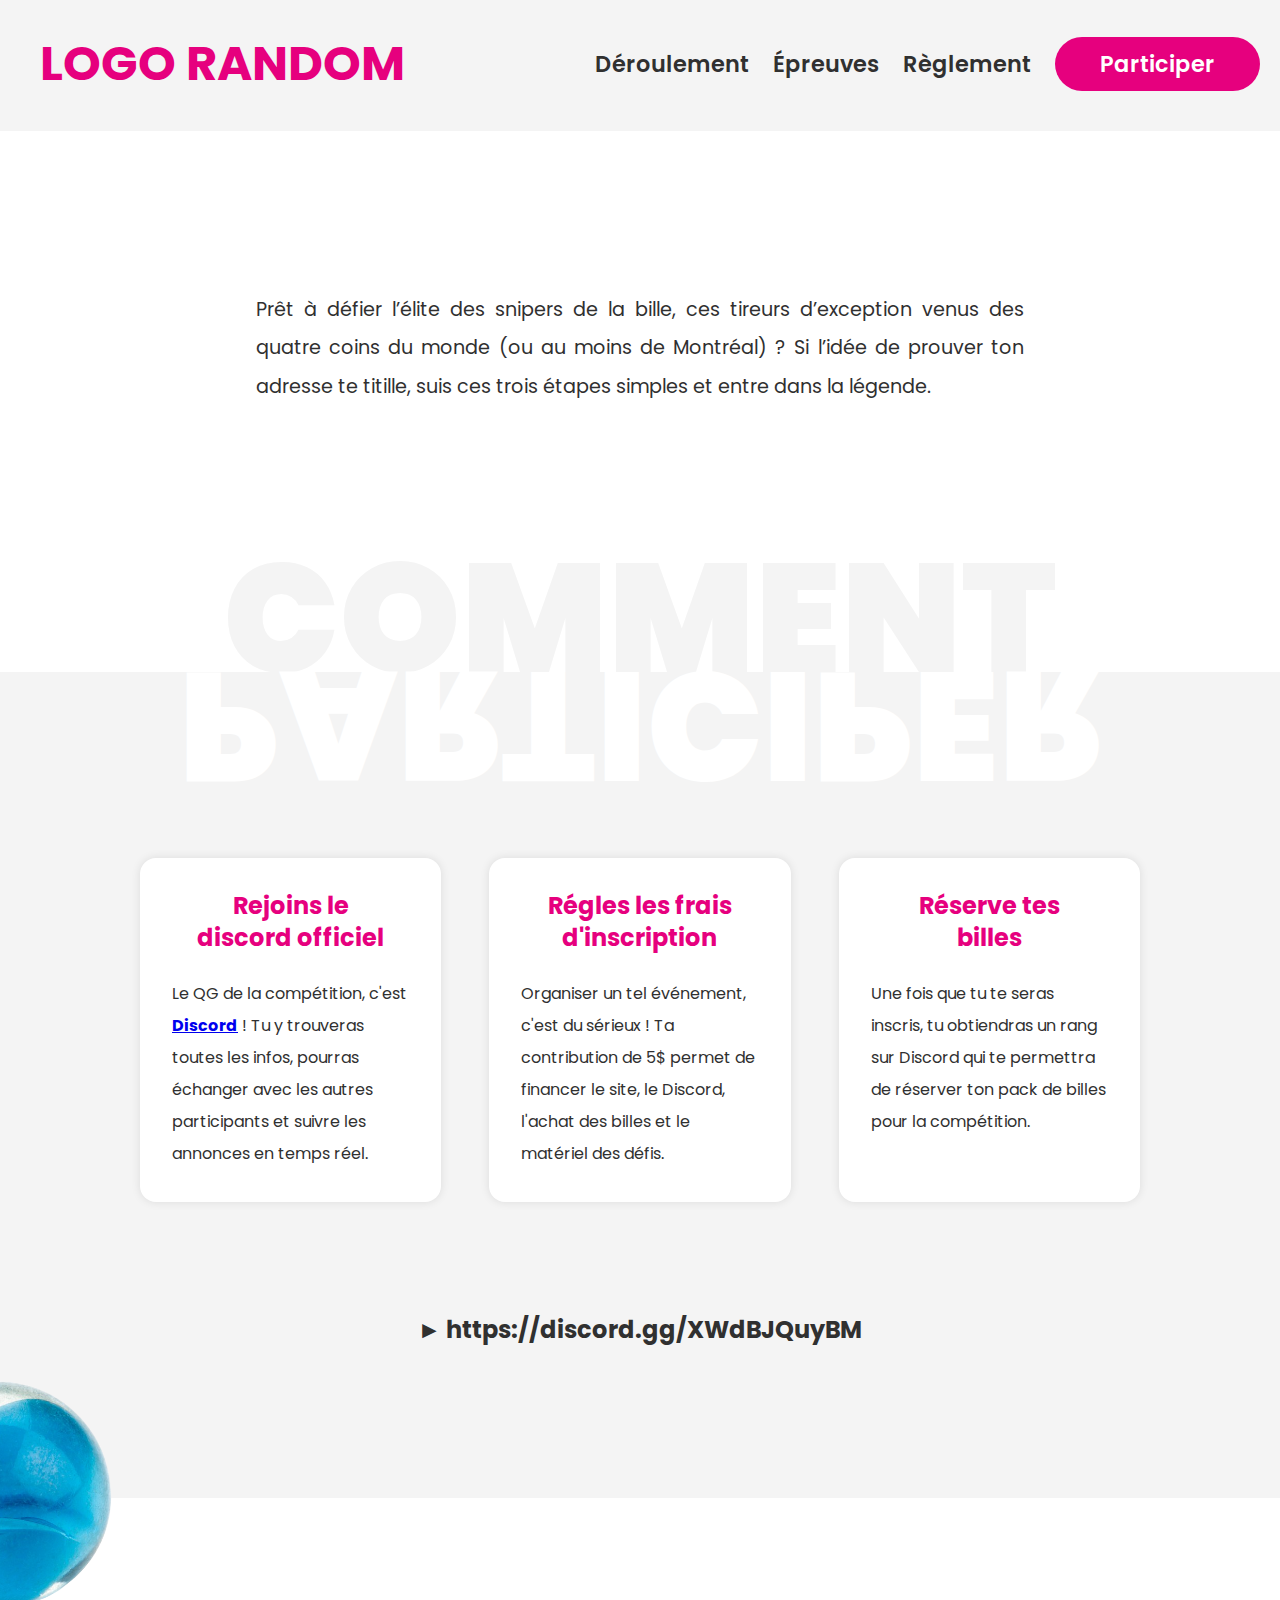
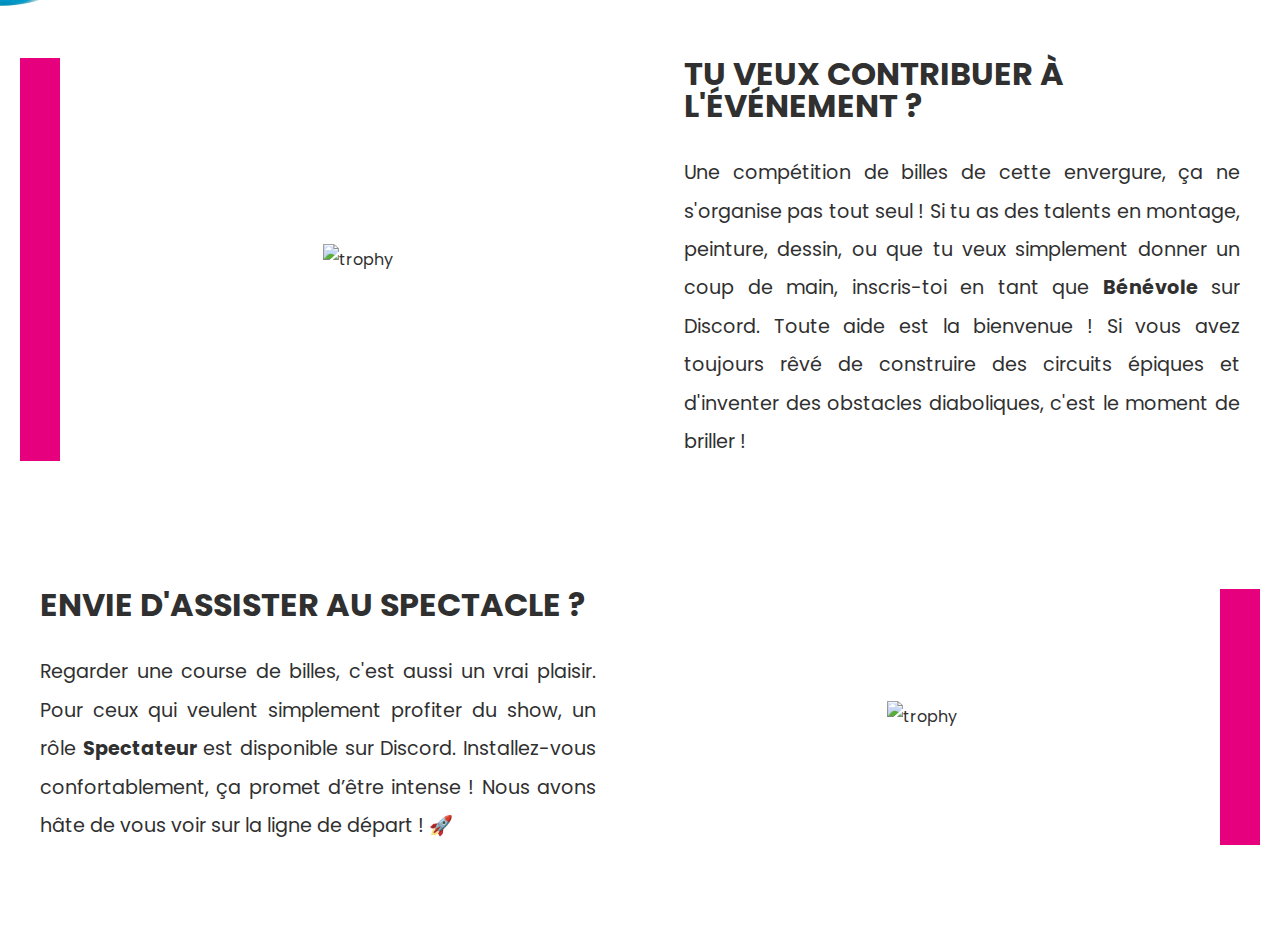
==== commit 6eb647a2: "Add files via upload" ====
--- a/participate.html
+++ b/participate.html
@@ -12,7 +12,7 @@
     <meta name="description" content="">
     <meta name="viewport" content="width=device-width, initial-scale=1, maximum-scale=1">
     <link href="https://fonts.googleapis.com/css2?family=Poppins:wght@400;700&display=swap" rel="stylesheet">
-    <link rel="stylesheet" href="css/style.css">
+    <link rel="stylesheet" href="style.css">
 </head>
 
 <style>
@@ -148,7 +148,7 @@
             
             <div class="games container right">
                 <div class="games-img">
-                    <img src="/img/spectators.png" alt="trophy">
+                    <img src="spectators.png" alt="trophy">
                 </div>
                 <div class="games-text">
                     <h1 id="H1-titre">Envie d'assister au spectacle ?</h1>
--- a/style.css
+++ b/style.css
@@ -0,0 +1,503 @@
+* {
+    margin: 0;
+    padding: 0;
+    box-sizing: border-box;
+    scroll-behavior: smooth;
+
+}
+
+body {
+    font-family: 'Poppins', sans-serif;
+    line-height: 2em;
+    color: #303030;
+}
+
+.full-width {
+    width: 100%;
+    background-color: #f4f4f4;
+}
+
+.container {
+    max-width: 1410px;
+    padding: 0 20px;
+    margin: 0 auto;
+}
+
+#top-nav-bar {
+    display: flex;
+    flex-direction: row;
+    justify-content: space-between;
+    padding-top: 3em;
+    padding-bottom: 3em;
+}
+
+.logo {
+    font-size: 3em;
+    font-weight: 700;
+    color: #E6007E;
+}
+
+nav a {
+    font-size: 1.4em;
+    text-decoration: none;
+    color: #303030;
+    margin-left: 20px;
+    font-weight: 550;
+}
+
+
+
+#participe {
+    padding: 0.5em 2em;
+    background-color: #E6007E;
+    border-radius: 2em;
+    color: white;
+}
+
+header {
+    display: flex;
+    align-items: center;
+    justify-content: space-between;
+    height: clamp(55vh, 3rem);
+}
+
+
+.text {
+    max-width: 30%;
+}
+
+.text h1 {
+    font-size: 6rem;
+    font-weight: 700;
+    line-height: 0.8em;
+    text-transform: uppercase;
+}
+
+
+.text p {
+    font-size: 2rem;
+    line-height: 1.1em;
+    margin: 20px 0;
+}
+
+.btn {
+    background: #E6007E;
+    color: white;
+    padding: 10px 30px;
+    font-size: 1em;
+    font-weight: 600;
+    border-radius: 3em;
+    text-decoration: none;
+    display: inline-block;
+    margin-top: 20px;
+}
+
+.image img {
+    max-width: 100%;
+    height: auto;
+}
+
+.header-img {
+    right: 0;
+    z-index: -1;
+}
+
+
+
+.intro {
+    max-width: 1410px;
+    display: flex;
+    align-items: center;
+    flex-direction: row;
+    justify-content: center;
+    margin: 0em auto 5em;
+    gap: 3em;
+}
+
+.intro-img {
+    width: 40%;
+    text-align: center;
+}
+
+.intro-img img {
+    width: 80%;
+}
+
+.intro-text {
+    width: 60%;
+}
+
+.intro-text p {
+    font-size: 1.2em;
+    line-height: 2em;
+    text-align: justify;
+}
+
+.diviseur h1 {
+    text-align: center;
+    text-transform: uppercase;
+    font-weight: 900;
+    font-size: 12vw;
+    padding: 0 !important;
+    line-height: 0.69;
+    user-select: none;
+    /* Désactive la sélection */
+    -webkit-user-select: none;
+    -moz-user-select: none;
+    -ms-user-select: none;
+    pointer-events: none;
+    /* Désactive les interactions avec la souris */
+}
+
+#normal {
+    background-color: white;
+
+}
+
+#normal h1 {
+
+    background: transparent;
+    color: #f4f4f4;
+    padding: 0;
+    user-select: none;
+    /* Désactive la sélection */
+    -webkit-user-select: none;
+    -moz-user-select: none;
+    -ms-user-select: none;
+    pointer-events: none;
+    /* Désactive les interactions avec la souris */
+
+}
+
+#invers {
+    background: url('/img/marble1-removebg-preview.png') no-repeat 79% center fixed;
+    background-size: auto 30%;
+    position: relative;
+    z-index: 1;
+    overflow: visible;
+}
+
+#invers h1 {
+    transform: scaleY(-1);
+    color: white;
+}
+
+.cards {
+    display: grid;
+    grid-template-columns: repeat(3, 1fr); /* Create three equal columns */
+    gap: 3em;
+    margin: auto;
+    max-width: 1000px;
+    padding: 2em;
+    padding-top: 5rem;
+    padding-bottom: 10rem;
+
+}
+
+.card {
+    display: flex;
+    flex-direction: column;
+    justify-content: space-between; /* Ensure content is spaced evenly */
+    align-items: center;
+    box-shadow: rgba(0, 0, 0, 0.1) 0px 10px 15px -3px, rgba(0, 0, 0, 0.05) 0px 4px 6px -2px;
+    border-radius: 2em;
+    background-color: white; /* Ensure background color is white */
+    height: 100%; /* Ensure all cards have the same height */
+}
+
+.card-top {
+    background: white;
+    border-radius: 2em;
+    padding: 2em 2em 2em;
+}
+
+
+
+
+
+h2 {
+    color: #303030;
+    text-align: center;
+    padding-bottom: 1em;
+}
+
+h3 {
+    text-align: center;
+    color: #b9b9b9;
+
+}
+
+
+.hero{
+    height: 100vh;
+    background-image: linear-gradient(rgba(0, 0, 0, 0.5), 
+    rgba(0, 0, 0, 0.5)), url(background.jpg);
+    background-size: cover;
+    background-position: center;
+    display: flex;
+    flex-direction: column;
+    align-items: center;
+    justify-content: center;
+    color: #fff;
+}
+
+.time h1{
+    font-size: 4rem;
+    font-weight: 500;
+    margin-bottom: 20px;
+}
+
+.timebox{
+    display: flex;
+    gap: 1em;
+    margin : auto;
+    max-width: 500px;
+    padding-bottom: 5rem;
+}
+
+.time{
+    text-align: center;
+    margin : auto;
+}
+
+.time h2{
+    font-size: 2rem;
+    font-weight: 100;
+    padding-bottom: 0.5em;
+}
+
+.games-explain {
+    padding-top: 10em;
+    position: relative;
+}
+
+.games-explain h1 {
+    font-size: 7rem;
+    text-align: center;
+    padding-bottom: 8rem;
+    color: #303030;
+    text-transform: uppercase;
+}
+
+.games {
+    max-width: 1410px;
+    display: flex;
+    align-items: center;
+    flex-direction: row;
+    justify-content: center;
+    margin: 0em auto 8em;
+    gap: 3em;
+}
+
+.games-img {
+    width: 50%;
+    text-align: center;
+}
+
+.games-img img {
+    width: 80%;
+}
+
+.games-text {
+    width: 50%;
+}
+
+.games-text p {
+    font-size: 1.2em;
+    line-height: 2em;
+    text-align: justify;
+}
+
+.left {
+    flex-direction: row;
+    border-left-style: solid;
+    border-color: #E6007E;
+    border-width: 40px;
+}
+
+.right {
+    flex-direction: row-reverse;
+    border-right-style: solid;
+    border-color: #E6007E;
+    border-width: 40px;
+}
+
+.games:last-child {
+    margin: 0em auto 5em;
+}
+
+.reglement-page {
+    position: relative;
+}
+
+.marble2 {
+    position: absolute;
+    width: 20%;
+    /* Ajuste la taille selon le viewport */
+    max-width: 100%;
+    min-width: 20%;
+    left: 0;
+    /* Ajuste selon le design */
+    top: 0;
+    /* Pour coller à la jointure */
+    transform: translateY(-50%) translateX(-50%);
+    /* Centre la bille */
+}
+
+.marble3 {
+    position: absolute;
+    width: 20%;
+    /* Ajuste la taille selon le viewport */
+    max-width: 15%;
+    min-width: 10%;
+    right: 0;
+    /* Ajuste selon le design */
+    top: 0;
+    /* Pour coller à la jointure */
+    transform: translateY(-50%);
+    /* Centre la bille */
+    z-index: 1;
+
+}
+
+.reglement {
+    margin-top: 7em;
+    padding-bottom : 5em;
+}
+
+.reglement h3 {
+    text-align: left;
+}
+
+.reglement p {
+    margin-bottom: 3em;
+}
+
+
+#invers2 h1 {
+    transform: scaleY(-1);
+    color: white;
+}
+
+
+@media only screen and (max-width: 1160px) {
+
+
+    .text h1 {max-width: 620px;}
+    header {
+        text-align: center;
+        background-image: url(/img/header-marble-mobile.png);
+        background-size: cover;
+        background-position: center;
+    }
+
+    .btn {
+        display: none;
+    }
+
+    .text {
+        margin: auto;
+        max-width: 100%;
+    }
+
+    .header-img {
+        display: none;
+    }
+
+}
+
+@media only screen and (max-width: 860px) {
+    .intro-img {
+        display: none;
+    }
+
+    .intro-text {
+        width: 100%;
+        padding: 2em;
+    }
+
+    .cards {
+        flex-direction: column;
+    }
+
+    .games {
+        flex-direction: column-reverse;
+    }
+
+    .games-text {
+        width: 100%;
+        padding: 2em;
+    }
+}
+
+
+
+
+/* Bouton hamburger caché par défaut */
+.hamburger {
+    display: none;
+    font-size: 3rem;
+    background: none;
+    border: none;
+    color: #303030;
+    cursor: pointer;
+}
+
+#hamburger {
+    display: none;
+    font-size: 3rem;
+    background: none;
+    border: none;
+    color:#303030;
+    cursor: pointer;
+}
+
+/* Responsive : passage en mode hamburger sous 1160px */
+@media (max-width: 1160px) {
+    .hamburger {
+        display: block; /* Afficher le bouton hamburger */
+    }
+
+    #hamburger {
+        display: block; /* Afficher le bouton hamburger */
+    }
+
+    .menu {
+        display: none; /* Cacher le menu par défaut */
+        flex-direction: column;
+        justify-content: center;
+        align-items: center;
+        position: absolute;
+        top: 6em;
+        left: 0%;
+        width: 100%;
+        margin: auto;
+        background: white;
+        text-align: center;
+        padding : 3em;
+    }
+
+    .menu a {padding : 1em;}
+
+    .menu.open {
+        display: flex; /* Afficher le menu quand on clique */
+    }
+
+    #navigation-bar {position:fixed;
+    z-index: 3;}
+
+    #participe {
+        padding: 1em;
+        background-color: white;
+        border-radius: 2em;
+        color: #E6007E;
+    }
+
+    nav a {
+        font-size: 1.4em;
+        text-decoration: none;
+        color: #303030;
+        margin-left: 20px;
+        font-weight: 550;
+    }
+}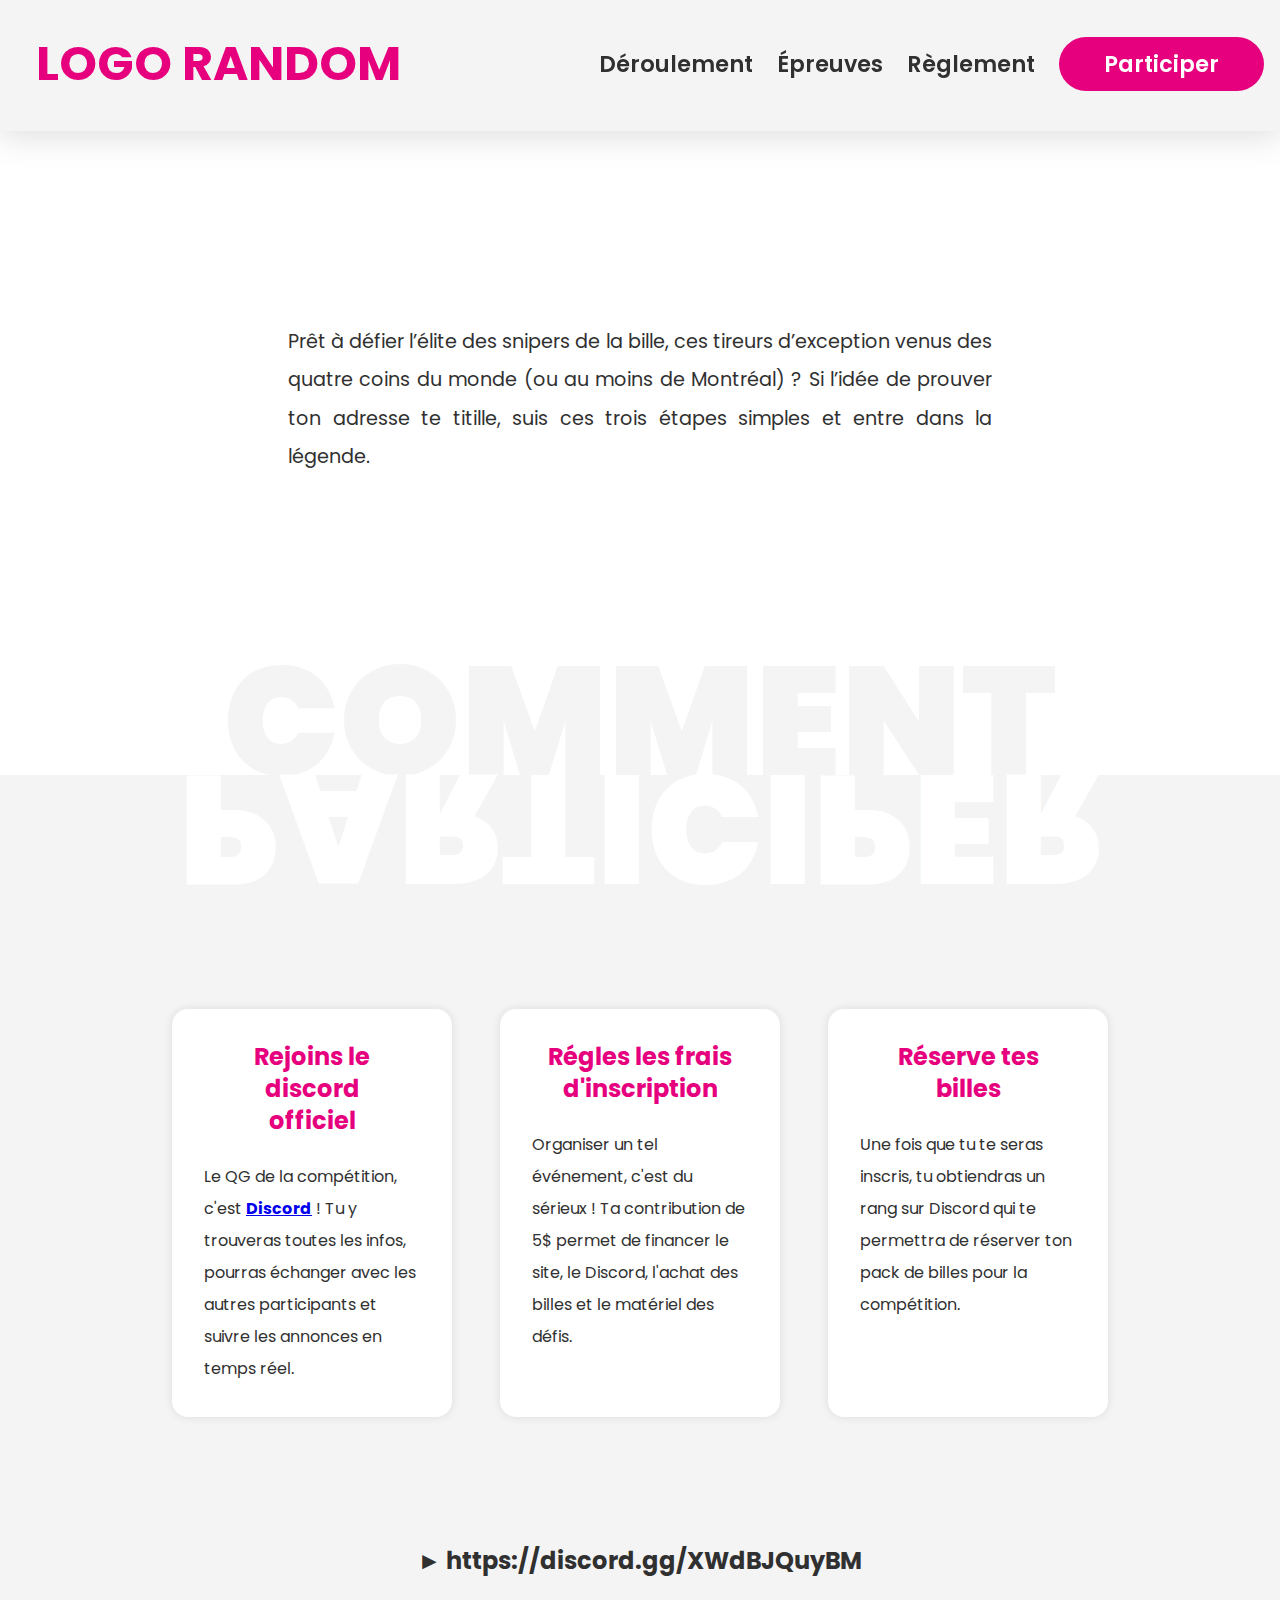
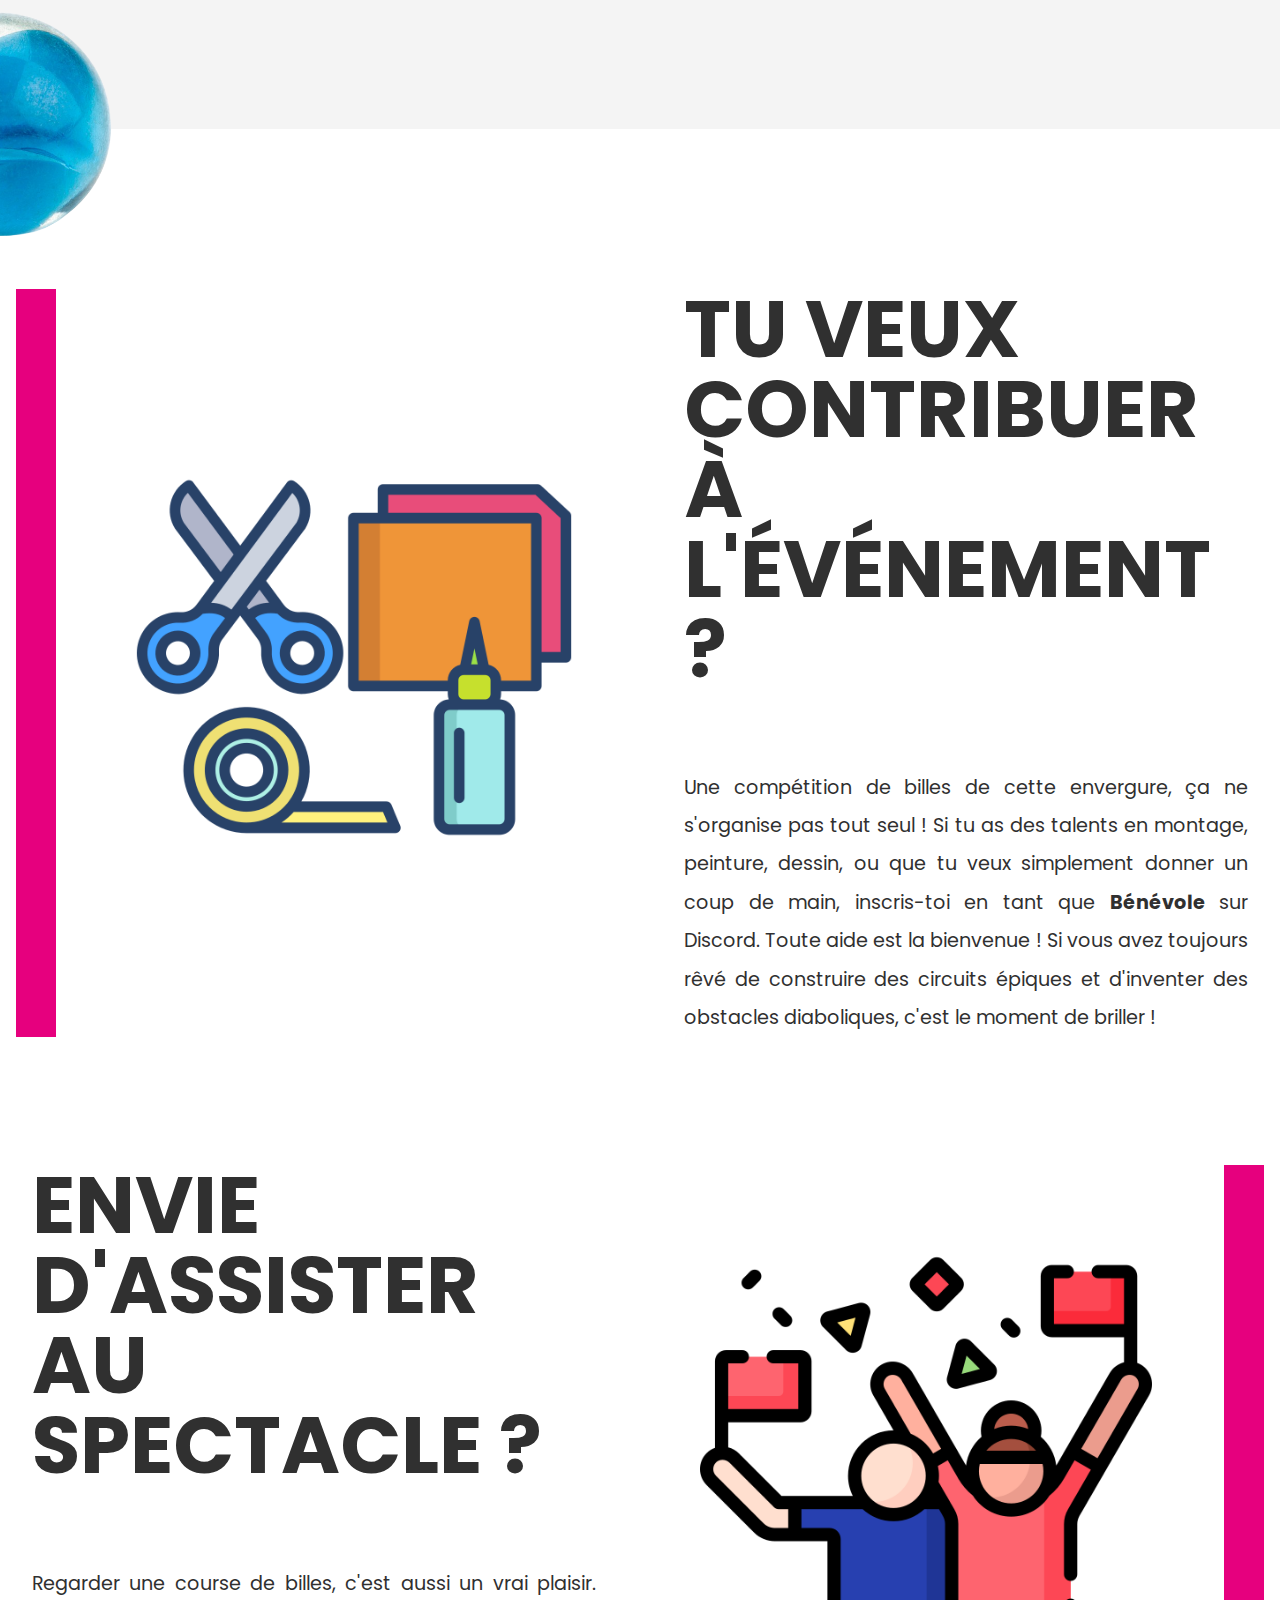
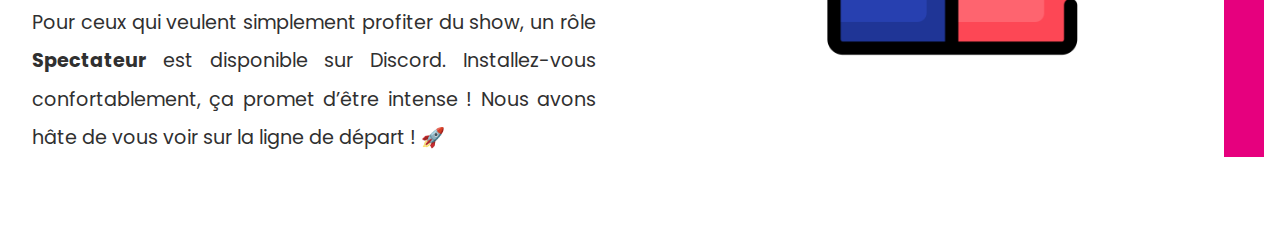
==== commit 340a07a3: "Add files via upload" ====
--- a/participate.html
+++ b/participate.html
@@ -26,7 +26,7 @@
     margin: auto;
     max-width: 1000px;
     gap: 3em;
-    padding : 5rem 0 7rem;
+    padding : 8em min(2em, 8%);
             }
     
     #card {
--- a/style.css
+++ b/style.css
@@ -12,6 +12,13 @@
     color: #303030;
 }
 
+#navigation-bar {
+    position: sticky;
+  top: 0;
+  z-index: 3;
+  box-shadow: rgba(100, 100, 111, 0.2) 0px 7px 29px 0px;
+}
+
 .full-width {
     width: 100%;
     background-color: #f4f4f4;
@@ -19,7 +26,7 @@
 
 .container {
     max-width: 1410px;
-    padding: 0 20px;
+    padding: 0 min(1em, 8%);
     margin: 0 auto;
 }
 
@@ -77,7 +84,7 @@
 .text p {
     font-size: 2rem;
     line-height: 1.1em;
-    margin: 20px 0;
+    margin: 1.5em 0;
 }
 
 .btn {
@@ -89,7 +96,7 @@
     border-radius: 3em;
     text-decoration: none;
     display: inline-block;
-    margin-top: 20px;
+    margin-top: 1.5em;
 }
 
 .image img {
@@ -125,6 +132,7 @@
 
 .intro-text {
     width: 60%;
+    padding: min(2em, 8%);
 }
 
 .intro-text p {
@@ -169,6 +177,8 @@
 
 }
 
+
+
 #invers {
     background: url('/img/marble1-removebg-preview.png') no-repeat 79% center fixed;
     background-size: auto 30%;
@@ -182,13 +192,18 @@
     color: white;
 }
 
+#epreuves h1 {
+    font-size : clamp( 1.8rem, 10vw, 5rem);
+}
+
+
 .cards {
     display: grid;
     grid-template-columns: repeat(3, 1fr); /* Create three equal columns */
     gap: 3em;
     margin: auto;
     max-width: 1000px;
-    padding: 2em;
+    padding: min(2em, 8%);
     padding-top: 5rem;
     padding-bottom: 10rem;
 
@@ -208,7 +223,7 @@
 .card-top {
     background: white;
     border-radius: 2em;
-    padding: 2em 2em 2em;
+    padding: min(2em, 8%);
 }
 
 
@@ -244,7 +259,7 @@
 .time h1{
     font-size: 4rem;
     font-weight: 500;
-    margin-bottom: 20px;
+    margin-bottom: 1.5em;
 }
 
 .timebox{
@@ -382,13 +397,27 @@
 
 @media only screen and (max-width: 1160px) {
 
+.cards {grid-template-columns: 1fr ;}
+
+.marble3 {display: none;}
+
+#cards-container {
+        display: flex; 
+        flex-direction: column; 
+        align-items: center; 
+        gap: 2em; 
+        padding: 8em min(2em, 8%);} 
+
+.left, .right  {border: none;}
 
     .text h1 {max-width: 620px;}
+
     header {
         text-align: center;
         background-image: url(/img/header-marble-mobile.png);
         background-size: cover;
         background-position: center;
+
     }
 
     .btn {
@@ -398,10 +427,19 @@
     .text {
         margin: auto;
         max-width: 100%;
+        padding-top : 15rem;
     }
 
     .header-img {
         display: none;
+    }
+
+    .games {
+        flex-direction: column-reverse;
+    }
+
+    .games-text {
+        width: 100%;
     }
 
 }
@@ -413,21 +451,13 @@
 
     .intro-text {
         width: 100%;
-        padding: 2em;
     }
 
     .cards {
         flex-direction: column;
     }
 
-    .games {
-        flex-direction: column-reverse;
-    }
-
-    .games-text {
-        width: 100%;
-        padding: 2em;
-    }
+
 }
 
 
@@ -487,7 +517,6 @@
     z-index: 3;}
 
     #participe {
-        padding: 1em;
         background-color: white;
         border-radius: 2em;
         color: #E6007E;
